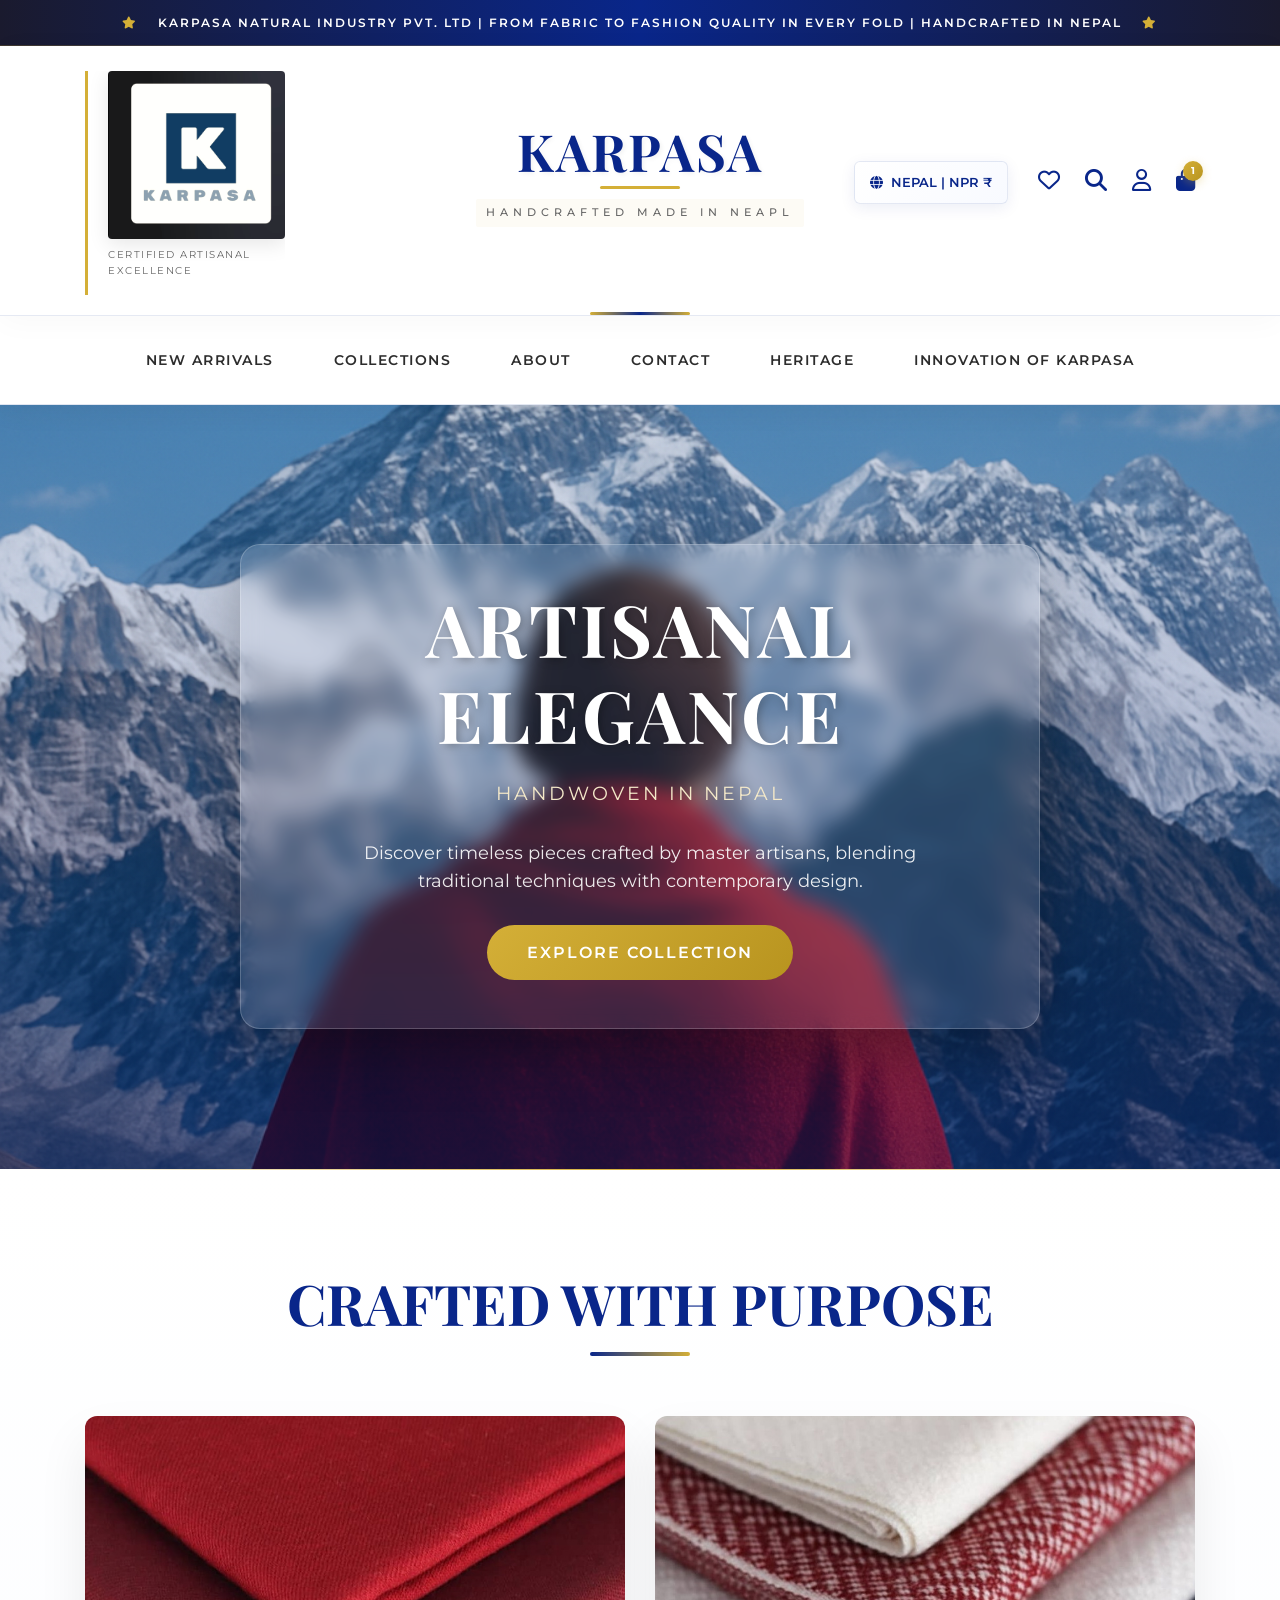
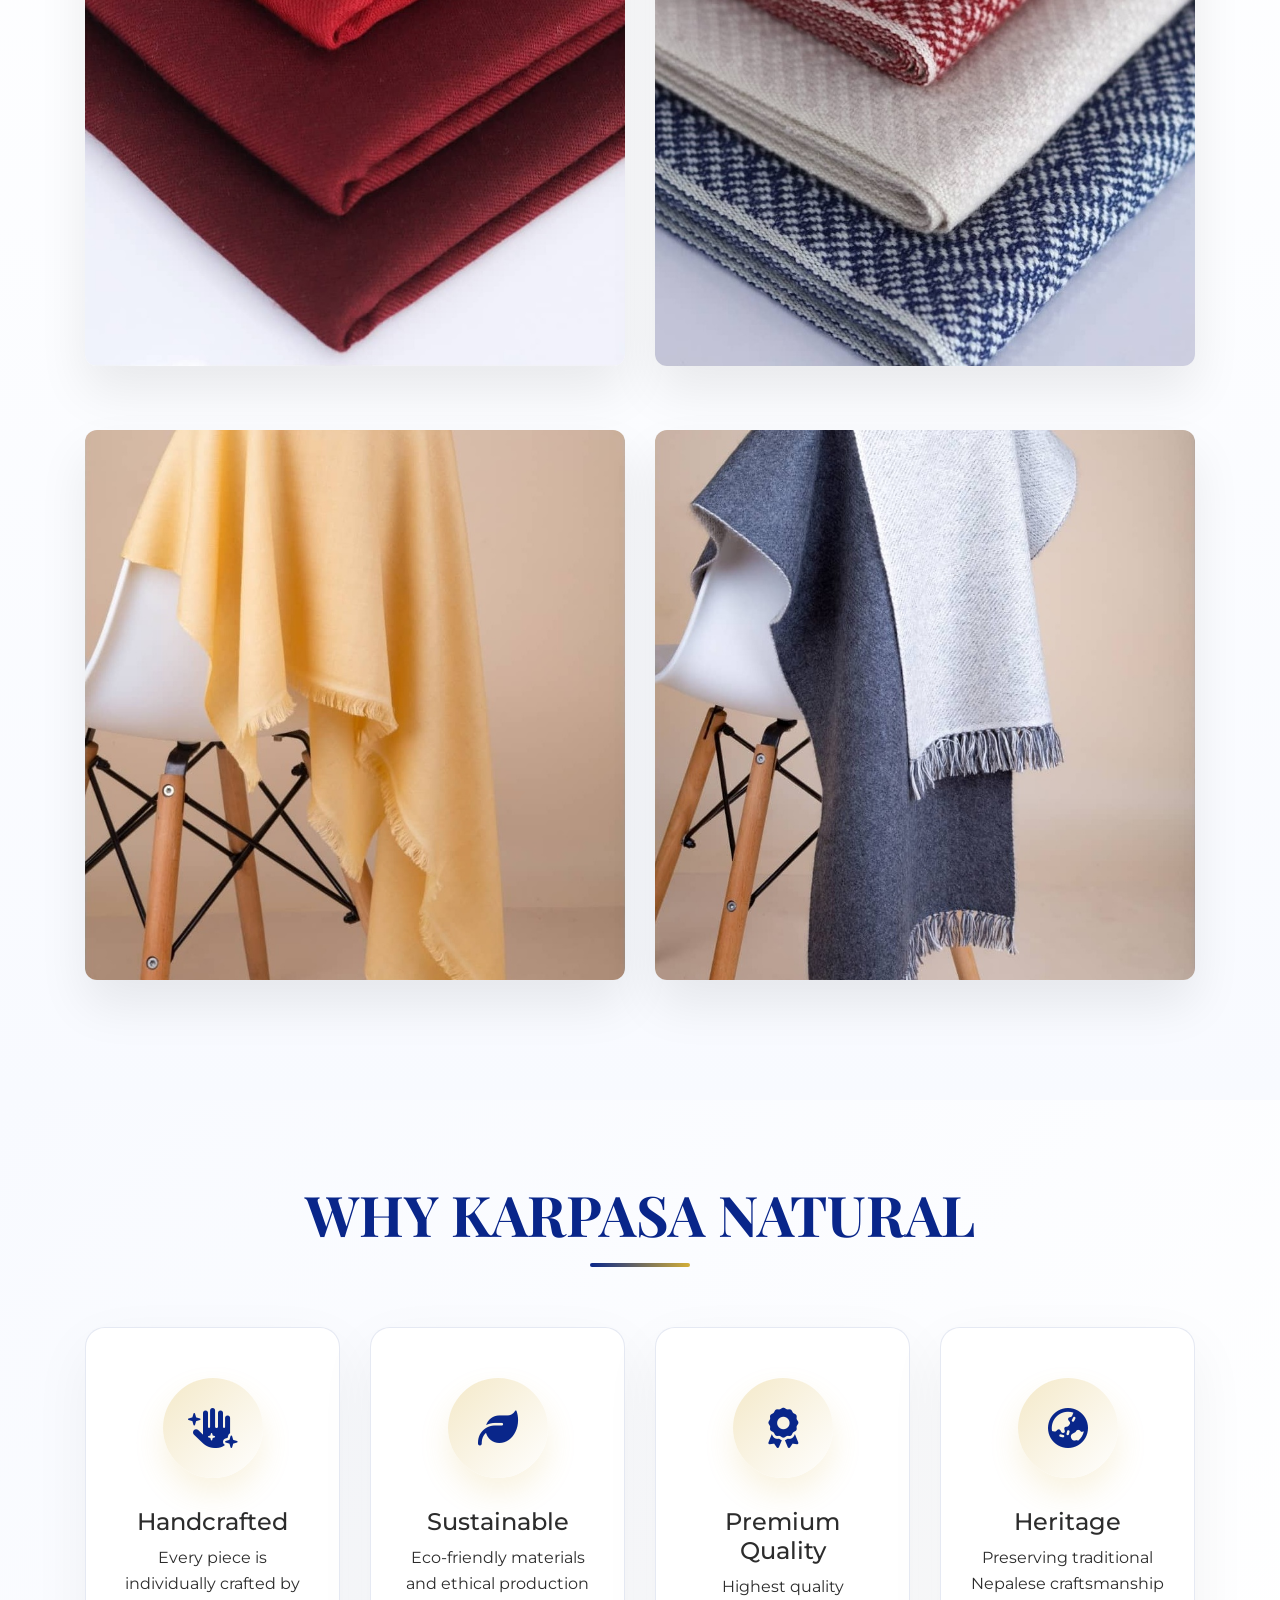
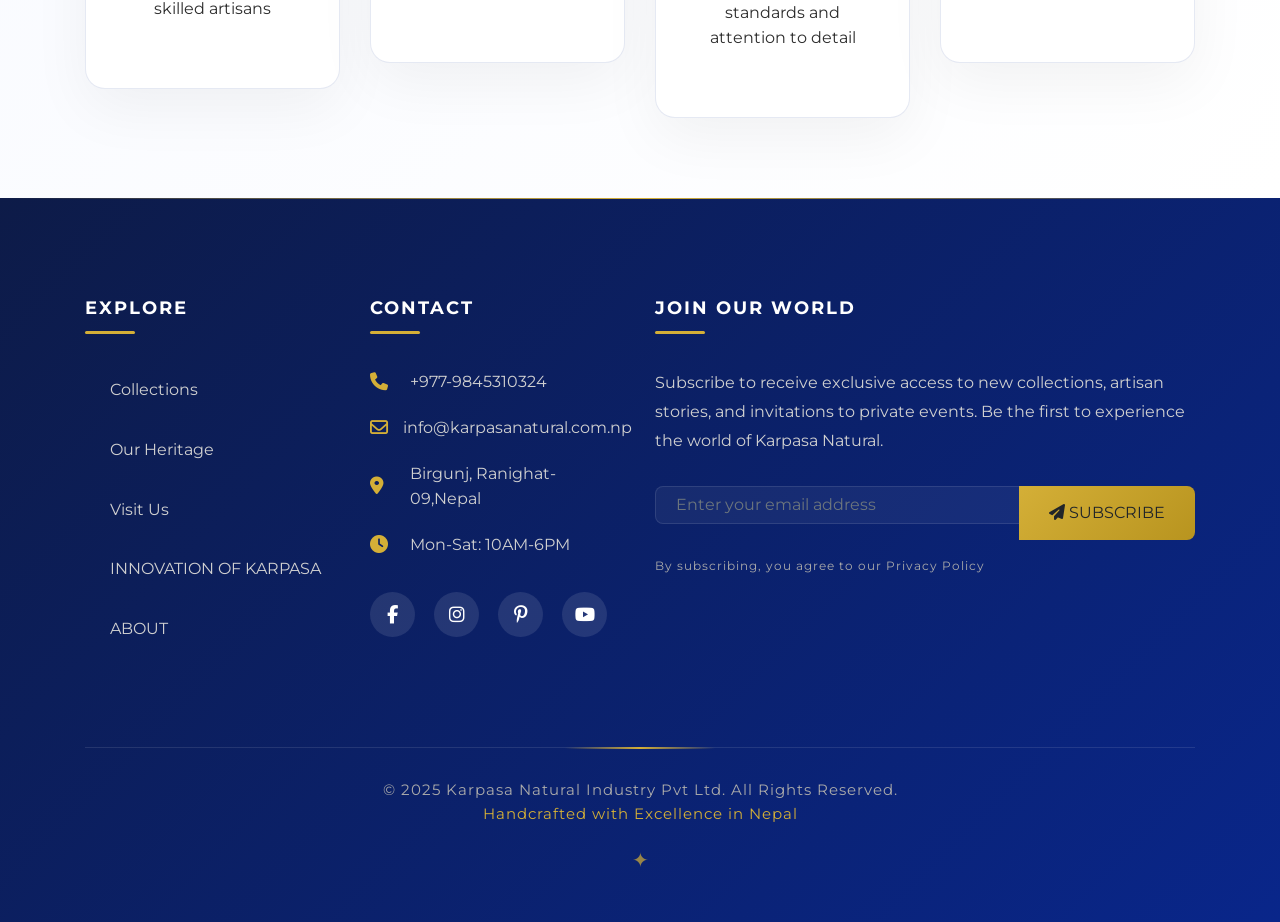
==== index.html @ 4faf23fc "Add files via upload" ====
<!DOCTYPE html>
<html lang="en">
<head>
    <meta charset="UTF-8">
    <meta name="viewport" content="width=device-width, initial-scale=1.0">
    <title>Karpasa Natural | Handcrafted Luxury From Nepal</title>

    <!-- Bootstrap -->
    <link rel="stylesheet" href="https://cdn.jsdelivr.net/npm/bootstrap@4.6.2/dist/css/bootstrap.min.css">

    <!-- Font Awesome -->
    <link rel="stylesheet" href="https://cdnjs.cloudflare.com/ajax/libs/font-awesome/6.5.0/css/all.min.css" />

    <!-- Animate.css -->
    <link rel="stylesheet" href="https://cdnjs.cloudflare.com/ajax/libs/animate.css/4.1.1/animate.min.css">
   
    <!-- Google Fonts -->
    <link href="https://fonts.googleapis.com/css2?family=Cormorant+Garamond:wght@300;400;500;600;700&family=Montserrat:wght@300;400;500;600;700;800&family=Playfair+Display:wght@400;500;600;700&display=swap" rel="stylesheet">

     <style>
         
        :root {
            --primary-blue: #09268A;
            --secondary-blue: #AECCE4;
            --light-blue: #f8faff;
            --gold: #D4AF37;
            --gold-light: #f4e9c9;
            --dark: #1a1a1a;
            --light: #f8f9fa;
            --text-dark: #2c2c2c;
            --text-light: #666;
            --overlay: rgba(9, 38, 138, 0.08);
        }

        body {
            margin: 0;
            padding: 0;
            font-family: 'Montserrat', sans-serif;
            background-color: #ffffff;
            color: var(--text-dark);
            overflow-x: hidden;
            line-height: 1.6;
            scroll-behavior: smooth;
        }

        /* Premium Scrollbar */
        ::-webkit-scrollbar {
            width: 10px;
        }

        ::-webkit-scrollbar-track {
            background: var(--light-blue);
        }

        ::-webkit-scrollbar-thumb {
            background: linear-gradient(to bottom, var(--gold), var(--primary-blue));
            border-radius: 5px;
        }

        /* Top Bar - Premium */
        .top-bar {
            background: linear-gradient(90deg, #1a1a2e 0%, var(--primary-blue) 50%, #1a1a2e 100%);
            color: #fff;
            text-align: center;
            padding: 12px 0;
            font-size: 13px;
            font-weight: 500;
            letter-spacing: 2px;
            position: relative;
            overflow: hidden;
            border-bottom: 1px solid rgba(212, 175, 55, 0.2);
        }

        .top-bar::before {
            content: '';
            position: absolute;
            top: 0;
            left: -100%;
            width: 100%;
            height: 100%;
            background: linear-gradient(90deg, transparent, rgba(255,255,255,0.1), transparent);
            animation: shimmer 3s infinite;
        }

        @keyframes shimmer {
            100% { left: 100%; }
        }

        .top-bar .sl {
            white-space: nowrap;
            display: inline-block;
            animation: slide-text 25s linear infinite;
            padding: 0 30px;
            text-transform: uppercase;
            font-weight: 600;
            font-size: 12px;
        }

        .top-bar .sl i {
            margin: 0 15px;
            color: var(--gold);
            animation: pulse 2s infinite;
        }

        @keyframes slide-text {
            0% { transform: translateX(100%); }
            100% { transform: translateX(-100%); }
        }

        @keyframes pulse {
            0%, 100% { opacity: 1; }
            50% { opacity: 0.5; }
        }

        /* Main Header */
        .main-header {
            background-color: #ffffff;
            padding: 25px 0 20px;
            border-bottom: 1px solid rgba(9, 38, 138, 0.1);
            position: relative;
            z-index: 1000;
            box-shadow: 0 5px 30px rgba(0, 0, 0, 0.03);
        }

        .main-header::after {
            content: '';
            position: absolute;
            bottom: 0;
            left: 50%;
            transform: translateX(-50%);
            width: 100px;
            height: 3px;
            background: linear-gradient(90deg, var(--gold), var(--primary-blue), var(--gold));
            border-radius: 3px;
        }

        .brand-title {
            font-family: 'Playfair Display', serif;
            font-size: 3.2rem;
            font-weight: 700;
            color: var(--primary-blue);
            letter-spacing: 2px;
            margin-bottom: 5px;
            line-height: 1.1;
            text-shadow: 2px 2px 4px rgba(0,0,0,0.05);
            position: relative;
            display: inline-block;
        }

        .brand-title::after {
            content: '';
            position: absolute;
            bottom: -10px;
            left: 50%;
            transform: translateX(-50%);
            width: 80px;
            height: 3px;
            background: var(--gold);
            border-radius: 3px;
        }

        .brand-subtitle {
            font-family: 'Montserrat', sans-serif;
            font-size: 11px;
            letter-spacing: 5px;
            color: var(--text-light);
            font-weight: 500;
            text-transform: uppercase;
            margin-top: 15px;
            position: relative;
            display: inline-block;
            padding: 5px 10px;
            background: rgba(212, 175, 55, 0.05);
            border-radius: 2px;
        }

        .warranty-badge {
            max-width: 200px;
            border-left: 3px solid var(--gold);
            padding-left: 20px;
            position: relative;
            overflow: hidden;
            transition: all 0.5s ease;
        }

        .warranty-badge::before {
            content: '';
            position: absolute;
            top: 0;
            left: -100%;
            width: 100%;
            height: 100%;
            background: linear-gradient(90deg, transparent, rgba(255,255,255,0.3), transparent);
            transition: left 0.7s ease;
        }

        .warranty-badge:hover::before {
            left: 100%;
        }

        .warranty-badge img {
            filter: grayscale(20%) sepia(10%);
            transition: all 0.5s cubic-bezier(0.4, 0, 0.2, 1);
            border-radius: 4px;
            box-shadow: 0 5px 20px rgba(0,0,0,0.1);
        }

        .warranty-badge:hover img {
            filter: grayscale(0%) sepia(0%);
            transform: scale(1.05) translateY(-5px);
            box-shadow: 0 15px 30px rgba(0,0,0,0.15);
        }

        /* Header Icons */
        .header-actions {
            display: flex;
            align-items: center;
            justify-content: flex-end;
        }

        .country-selector {
            display: flex;
            align-items: center;
            font-size: 13px;
            color: var(--primary-blue);
            font-weight: 600;
            margin-right: 30px;
            padding: 10px 15px;
            border-radius: 6px;
            background: linear-gradient(135deg, #ffffff 0%, #f8faff 100%);
            box-shadow: 0 4px 15px rgba(9, 38, 138, 0.08);
            transition: all 0.3s cubic-bezier(0.4, 0, 0.2, 1);
            border: 1px solid rgba(9, 38, 138, 0.1);
            position: relative;
            overflow: hidden;
        }

        .country-selector::before {
            content: '';
            position: absolute;
            top: 0;
            left: -100%;
            width: 100%;
            height: 100%;
            background: linear-gradient(90deg, transparent, rgba(255,255,255,0.4), transparent);
            transition: left 0.6s ease;
        }

        .country-selector:hover::before {
            left: 100%;
        }

        .country-selector:hover {
            transform: translateY(-3px);
            box-shadow: 0 8px 25px rgba(9, 38, 138, 0.15);
            border-color: var(--gold);
        }

        .icon-group {
            display: flex;
            gap: 25px;
        }

        .icon-wrapper {
            position: relative;
            cursor: pointer;
            transition: all 0.4s cubic-bezier(0.4, 0, 0.2, 1);
        }

        .icon-wrapper i {
            font-size: 22px;
            color: var(--primary-blue);
            transition: all 0.4s cubic-bezier(0.4, 0, 0.2, 1);
            position: relative;
            z-index: 1;
        }

        .icon-wrapper::before {
            content: '';
            position: absolute;
            top: 50%;
            left: 50%;
            transform: translate(-50%, -50%) scale(0);
            width: 50px;
            height: 50px;
            background: linear-gradient(135deg, var(--gold-light), #ffffff);
            border-radius: 50%;
            transition: transform 0.4s cubic-bezier(0.4, 0, 0.2, 1);
            box-shadow: 0 5px 15px rgba(0,0,0,0.1);
        }

        .icon-wrapper:hover::before {
            transform: translate(-50%, -50%) scale(1);
        }

        .icon-wrapper:hover i {
            color: var(--primary-blue);
            transform: translateY(-5px) scale(1.2);
        }

        .cart-badge {
            position: absolute;
            top: -8px;
            right: -8px;
            background: linear-gradient(135deg, var(--gold), #b8941f);
            color: white;
            font-size: 10px;
            width: 20px;
            height: 20px;
            border-radius: 50%;
            display: flex;
            align-items: center;
            justify-content: center;
            font-weight: 700;
            z-index: 2;
            box-shadow: 0 3px 10px rgba(212, 175, 55, 0.3);
            animation: bounce 2s infinite;
        }

        @keyframes bounce {
            0%, 100% { transform: translateY(0); }
            50% { transform: translateY(-5px); }
        }

        /* Navigation */
        .main-navigation {
            background: rgba(255, 255, 255, 0.95);
            backdrop-filter: blur(10px);
            border-bottom: 1px solid rgba(9, 38, 138, 0.1);
            box-shadow: 0 5px 30px rgba(0, 0, 0, 0.05);
            position: sticky;
            top: 0;
            z-index: 999;
            transition: all 0.3s ease;
        }

        .navbar-nav {
            gap: 50px;
        }

        .nav-item {
            position: relative;
        }

        .nav-link {
            font-family: 'Montserrat', sans-serif;
            font-weight: 600;
            color: var(--text-dark) !important;
            font-size: 14px;
            letter-spacing: 1.5px;
            text-transform: uppercase;
            padding: 25px 5px !important;
            transition: all 0.4s cubic-bezier(0.4, 0, 0.2, 1);
            position: relative;
            overflow: hidden;
        }

        .nav-link::before {
            content: '';
            position: absolute;
            top: 0;
            left: -100%;
            width: 100%;
            height: 3px;
            background: linear-gradient(90deg, transparent, var(--gold), transparent);
            transition: left 0.4s ease;
        }

        .nav-link::after {
            content: '';
            position: absolute;
            bottom: 0;
            left: 0;
            width: 0;
            height: 3px;
            background: linear-gradient(90deg, var(--primary-blue), var(--gold));
            transition: width 0.4s cubic-bezier(0.4, 0, 0.2, 1);
            border-radius: 3px;
        }

        .nav-link:hover {
            color: var(--primary-blue) !important;
            transform: translateY(-2px);
        }

        .nav-link:hover::before {
            left: 100%;
        }

        .nav-link:hover::after {
            width: 100%;
        }

        /* Hero Section */
        .hero-container {
            position: relative;
            overflow: hidden;
            margin-top: -1px;
        }

        .hero-image {
            width: 100%;
            height: 85vh;
            object-fit: cover;
            transition: transform 8s cubic-bezier(0.2, 0.8, 0.2, 1);
        }

        .hero-container:hover .hero-image {
            transform: scale(1.05);
        }

        .hero-overlay {
            position: absolute;
            top: 0;
            left: 0;
            right: 0;
            bottom: 0;
            background: linear-gradient(to bottom, 
                rgba(9, 38, 138, 0.1) 0%,
                rgba(9, 38, 138, 0.2) 50%,
                rgba(9, 38, 138, 0.4) 100%);
            display: flex;
            align-items: center;
            justify-content: center;
        }

        .hero-content {
            text-align: center;
            color: white;
            padding: 40px;
            background: rgba(255, 255, 255, 0.1);
            backdrop-filter: blur(10px);
            border-radius: 20px;
            border: 1px solid rgba(255, 255, 255, 0.2);
            box-shadow: 0 20px 60px rgba(0, 0, 0, 0.3);
            transform: translateY(50px);
            opacity: 0;
            animation: heroFadeIn 1s ease forwards 0.5s;
            max-width: 800px;
        }

        @keyframes heroFadeIn {
            to {
                transform: translateY(0);
                opacity: 1;
            }
        }

        .hero-title {
            font-family: 'Playfair Display', serif;
            font-size: 4.5rem;
            font-weight: 700;
            margin-bottom: 20px;
            text-shadow: 2px 2px 10px rgba(0,0,0,0.3);
            letter-spacing: 3px;
        }

        .hero-subtitle {
            font-size: 1.2rem;
            letter-spacing: 3px;
            text-transform: uppercase;
            margin-bottom: 30px;
            font-weight: 400;
            color: var(--gold-light);
        }

        .hero-cta {
            padding: 15px 40px;
            background: linear-gradient(135deg, var(--gold), #b8941f);
            color: white;
            border: none;
            border-radius: 50px;
            font-weight: 600;
            letter-spacing: 2px;
            text-transform: uppercase;
            transition: all 0.4s cubic-bezier(0.4, 0, 0.2, 1);
            position: relative;
            overflow: hidden;
            text-decoration: none;
            display: inline-block;
        }

        .hero-cta::before {
            content: '';
            position: absolute;
            top: 0;
            left: -100%;
            width: 100%;
            height: 100%;
            background: linear-gradient(90deg, transparent, rgba(255,255,255,0.4), transparent);
            transition: left 0.6s ease;
        }

        .hero-cta:hover {
            transform: translateY(-5px) scale(1.05);
            box-shadow: 0 20px 40px rgba(212, 175, 55, 0.4);
            text-decoration: none;
            color: white;
        }

        .hero-cta:hover::before {
            left: 100%;
        }

        /* Gallery Section */
        .gallery-section {
            padding: 100px 0 80px;
            background: linear-gradient(to bottom, #ffffff 0%, var(--light-blue) 100%);
            position: relative;
            overflow: hidden;
        }

        .gallery-section::before {
            content: '';
            position: absolute;
            top: 0;
            left: 0;
            right: 0;
            height: 1px;
            background: linear-gradient(90deg, transparent, var(--gold), transparent);
        }

        .section-title {
            font-family: 'Playfair Display', serif;
            font-size: 3.5rem;
            font-weight: 700;
            color: var(--primary-blue);
            text-align: center;
            margin-bottom: 80px;
            position: relative;
        }

        .section-title::after {
            content: '';
            position: absolute;
            bottom: -20px;
            left: 50%;
            transform: translateX(-50%);
            width: 100px;
            height: 4px;
            background: linear-gradient(90deg, var(--primary-blue), var(--gold));
            border-radius: 4px;
        }

        .gallery-item {
            position: relative;
            overflow: hidden;
            margin-bottom: 40px;
            border-radius: 12px;
            box-shadow: 0 25px 50px rgba(0, 0, 0, 0.08);
            transition: all 0.6s cubic-bezier(0.4, 0, 0.2, 1);
            background: white;
            transform-style: preserve-3d;
            perspective: 1000px;
        }

        .gallery-item:hover {
            transform: translateY(-20px) rotateX(5deg);
            box-shadow: 0 40px 80px rgba(0, 0, 0, 0.2);
        }

        .gallery-item img {
            width: 100%;
            height: 550px;
            object-fit: cover;
            transition: transform 1s cubic-bezier(0.2, 0.8, 0.2, 1);
        }

        .gallery-item:hover img {
            transform: scale(1.1);
        }

        .gallery-overlay {
            position: absolute;
            bottom: 0;
            left: 0;
            right: 0;
            background: linear-gradient(to top, rgba(9, 38, 138, 0.95), transparent);
            color: white;
            padding: 50px 30px 30px;
            opacity: 0;
            transform: translateY(30px);
            transition: all 0.6s cubic-bezier(0.4, 0, 0.2, 1);
        }

        .gallery-item:hover .gallery-overlay {
            opacity: 1;
            transform: translateY(0);
        }

        .gallery-overlay h5 {
            font-family: 'Playfair Display', serif;
            font-size: 1.8rem;
            font-weight: 600;
            margin-bottom: 15px;
            color: var(--gold-light);
        }

        .gallery-overlay p {
            font-size: 1rem;
            opacity: 0.9;
            line-height: 1.8;
        }

        /* Premium Features */
        .premium-features {
            padding: 80px 0;
            background: linear-gradient(135deg, var(--light-blue) 0%, #ffffff 100%);
            position: relative;
        }

        .feature-box {
            text-align: center;
            padding: 50px 30px;
            background: white;
            border-radius: 20px;
            box-shadow: 0 20px 60px rgba(0, 0, 0, 0.05);
            transition: all 0.5s cubic-bezier(0.4, 0, 0.2, 1);
            border: 1px solid rgba(9, 38, 138, 0.1);
            position: relative;
            overflow: hidden;
        }

        .feature-box::before {
            content: '';
            position: absolute;
            top: 0;
            left: 0;
            right: 0;
            height: 5px;
            background: linear-gradient(90deg, var(--primary-blue), var(--gold), var(--primary-blue));
            transform: scaleX(0);
            transition: transform 0.5s ease;
            transform-origin: left;
        }

        .feature-box:hover {
            transform: translateY(-15px);
            box-shadow: 0 30px 80px rgba(0, 0, 0, 0.1);
        }

        .feature-box:hover::before {
            transform: scaleX(1);
        }

        .feature-icon {
            width: 100px;
            height: 100px;
            background: linear-gradient(135deg, var(--gold-light), white);
            border-radius: 50%;
            display: flex;
            align-items: center;
            justify-content: center;
            margin: 0 auto 30px;
            font-size: 40px;
            color: var(--primary-blue);
            box-shadow: 0 15px 30px rgba(212, 175, 55, 0.15);
            transition: all 0.5s ease;
        }

        .feature-box:hover .feature-icon {
            transform: rotateY(360deg) scale(1.1);
            background: linear-gradient(135deg, var(--primary-blue), var(--gold));
            color: white;
        }

        /* Footer */
        .custom-footer {
            background: linear-gradient(135deg, #0d1b48 0%, #09268A 100%);
            color: #fff;
            padding: 100px 0 40px;
            position: relative;
            overflow: hidden;
        }

        .custom-footer::before {
            content: '';
            position: absolute;
            top: 0;
            left: 0;
            right: 0;
            height: 1px;
            background: linear-gradient(90deg, transparent, var(--gold), transparent);
        }

        .footer-title {
            font-size: 18px;
            text-transform: uppercase;
            font-weight: 700;
            color: #fff;
            margin-bottom: 35px;
            letter-spacing: 2px;
            position: relative;
            padding-bottom: 15px;
        }

        .footer-title::after {
            content: '';
            position: absolute;
            bottom: 0;
            left: 0;
            width: 50px;
            height: 3px;
            background: var(--gold);
            border-radius: 3px;
        }

        .footer-links {
            list-style: none;
            padding: 0;
        }

        .footer-links li {
            margin-bottom: 18px;
            position: relative;
        }

        .footer-links li a {
            color: #d0d0d0;
            font-size: 16px;
            padding: 8px 0;
            display: inline-block;
            transition: all 0.4s cubic-bezier(0.4, 0, 0.2, 1);
            text-decoration: none;
            position: relative;
            padding-left: 25px;
        }

        .footer-links li a::before {
            content: '→';
            position: absolute;
            left: 0;
            opacity: 0;
            transition: all 0.3s ease;
            color: var(--gold);
            font-weight: bold;
            transform: translateX(-10px);
        }

        .footer-links li a:hover {
            color: #fff;
            padding-left: 35px;
            text-decoration: none;
            transform: translateX(5px);
        }

        .footer-links li a:hover::before {
            opacity: 1;
            transform: translateX(0);
        }

        .footer-contact p {
            font-size: 16px;
            color: #d0d0d0;
            margin: 20px 0;
            display: flex;
            align-items: center;
            transition: all 0.3s ease;
        }

        .footer-contact p:hover {
            color: #fff;
            transform: translateX(10px);
        }

        .footer-contact i {
            color: var(--gold);
            margin-right: 15px;
            font-size: 18px;
            width: 25px;
            transition: all 0.3s ease;
        }

        .footer-contact p:hover i {
            transform: scale(1.2) rotate(10deg);
        }

        .footer-social {
            margin-top: 35px;
        }

        .social-icon {
            display: inline-flex;
            align-items: center;
            justify-content: center;
            width: 45px;
            height: 45px;
            background: rgba(255, 255, 255, 0.1);
            border-radius: 50%;
            color: #fff;
            font-size: 18px;
            margin-right: 15px;
            transition: all 0.4s cubic-bezier(0.4, 0, 0.2, 1);
            text-decoration: none;
            position: relative;
            overflow: hidden;
        }

        .social-icon::before {
            content: '';
            position: absolute;
            top: 0;
            left: -100%;
            width: 100%;
            height: 100%;
            background: linear-gradient(90deg, transparent, rgba(255,255,255,0.3), transparent);
            transition: left 0.6s ease;
        }

        .social-icon:hover::before {
            left: 100%;
        }

        .social-icon:hover {
            background: var(--gold);
            color: white;
            transform: translateY(-5px) rotate(10deg);
            box-shadow: 0 10px 25px rgba(212, 175, 55, 0.3);
            text-decoration: none;
        }

        .newsletter-input {
            background: rgba(255, 255, 255, 0.05);
            border: 1px solid rgba(255, 255, 255, 0.1);
            color: white;
            border-radius: 8px 0 0 8px;
            padding: 15px 20px;
            transition: all 0.3s ease;
        }

        .newsletter-input:focus {
            background: rgba(255, 255, 255, 0.1);
            border-color: var(--gold);
            box-shadow: 0 0 20px rgba(212, 175, 55, 0.2);
            outline: none;
        }

        .newsletter-btn {
            background: linear-gradient(135deg, var(--gold), #b8941f);
            border: none;
            border-radius: 0 8px 8px 0;
            padding: 15px 30px;
            transition: all 0.3s ease;
        }

        .newsletter-btn:hover {
            background: linear-gradient(135deg, #b8941f, var(--gold));
            transform: scale(1.05);
            box-shadow: 0 10px 30px rgba(212, 175, 55, 0.3);
        }

        .footer-bottom {
            border-top: 1px solid rgba(255, 255, 255, 0.1);
            margin-top: 80px;
            padding-top: 30px;
            text-align: center;
            color: #aaa;
            font-size: 15px;
            letter-spacing: 1px;
            position: relative;
        }

        .footer-bottom::before {
            content: '';
            position: absolute;
            top: -1px;
            left: 50%;
            transform: translateX(-50%);
            width: 150px;
            height: 2px;
            background: linear-gradient(90deg, transparent, var(--gold), transparent);
        }

        /* Responsive */
        @media(max-width: 992px) {
            .brand-title {
                font-size: 2.5rem;
            }
            
            .hero-title {
                font-size: 3rem;
            }
            
            .section-title {
                font-size: 2.5rem;
            }
            
            .gallery-item img {
                height: 400px;
            }
        }

        @media(max-width: 768px) {
            .brand-title {
                font-size: 2rem;
            }
            
            .brand-subtitle {
                font-size: 10px;
                letter-spacing: 4px;
            }
            
            .header-actions {
                justify-content: center;
                margin-top: 30px;
            }
            
            .navbar-nav {
                gap: 0;
                text-align: center;
            }
            
            .nav-link {
                padding: 15px !important;
            }
            
            .hero-title {
                font-size: 2.2rem;
            }
            
            .hero-subtitle {
                font-size: 1rem;
            }
            
            .gallery-item img {
                height: 300px;
            }
            
            .footer-column {
                margin-bottom: 50px;
                text-align: center;
            }
            
            .footer-title::after {
                left: 50%;
                transform: translateX(-50%);
            }
        }

        /* Animation classes */
        .fade-in {
            opacity: 0;
            transform: translateY(30px);
            transition: all 0.8s cubic-bezier(0.4, 0, 0.2, 1);
        }

        .fade-in.visible {
            opacity: 1;
            transform: translateY(0);
        }

        .stagger-delay-1 { transition-delay: 0.1s; }
        .stagger-delay-2 { transition-delay: 0.2s; }
        .stagger-delay-3 { transition-delay: 0.3s; }
        .stagger-delay-4 { transition-delay: 0.4s; }
        .stagger-delay-5 { transition-delay: 0.5s; }
  
    </style>
</head>

<body>
    <!-- Top Bar -->
    <div class="top-bar">
        <div class="sl">
            <i class="fas fa-star"></i>
            KARPASA NATURAL INDUSTRY PVT. LTD | FROM FABRIC TO FASHION QUALITY IN EVERY FOLD | HANDCRAFTED IN NEPAL

            <i class="fas fa-star"></i>
        </div>
    </div>

    <!-- Main Header -->
    <header class="main-header">
        <div class="container">
            <div class="row align-items-center">
                <!-- Warranty Badge -->
              <div class="col-4 d-none d-lg-block">
              <div class="warranty-badge fade-in stagger-delay-1">
                <a href="index.html">
                    <img src="images/logo.jpg" alt="Premium Craftsmanship" class="img-fluid">
                </a>
                <p class="mt-2" style="font-size: 10px; letter-spacing: 1.5px; color: #666;">CERTIFIED ARTISANAL EXCELLENCE</p>
            </div>
        </div>
                <!-- Brand Logo -->
                <div class="col-12 col-lg-4 text-center">
                    <a href="index.html" class="brand-link text-decoration-none">
                        <h1 class="brand-title animate__animated animate__fadeInDown">KARPASA</h1>
                        <p class="brand-subtitle animate__animated animate__fadeInUp animate__delay-1s">HANDCRAFTED MADE IN NEAPL</p>
                    </a>
                </div>

                <!-- Header Actions -->
                 <div class="col-4 d-none d-lg-block">
                <div class="header-actions fade-in stagger-delay-2">
                    <div class="country-selector">
                        <i class="fa-solid fa-globe mr-2"></i> 
                        <span>NEPAL | NPR ₹</span>
                    </div>
                    <div class="icon-group">
                        <div class="icon-wrapper">
                            <i class="fa-regular fa-heart"></i>
                        </div>
                        
                        <div class="icon-wrapper">
                             <a href="index.html" title="Search" class="text-decoration-none" style="color: inherit;">
                                <i class="fa-solid fa-magnifying-glass"></i>
                             </a> </div>
                        
                        <div class="icon-wrapper">
                            <a href="ContactUS/index.html" title="Account" class="text-decoration-none" style="color: inherit;">
                                <i class="fa-regular fa-user"></i>
                            </a>
                        </div>
                        
                        <div class="icon-wrapper">
                            <i class="fa-solid fa-bag-shopping"></i>
                            <div class="cart-badge">1</div>
                        </div>
                    </div>
                </div>
            </div>
                </div>
            </div>
        </div>
    </header>

    <!-- Navigation -->
    <nav class="navbar navbar-expand-lg navbar-light main-navigation">
        <div class="container">
            <button class="navbar-toggler mx-auto" type="button" data-toggle="collapse" data-target="#navMenu">
                <span class="navbar-toggler-icon"></span> <span class="ml-2" style="font-size: 14px;">COLLECTIONS</span>
            </button>
            <div class="collapse navbar-collapse justify-content-center" id="navMenu">
                            <ul class="navbar-nav">
                    <li class="nav-item"><a class="nav-link" href="NewArrivals/index.html">NEW ARRIVALS</a></li>                    
                   
                    <li class="nav-item"><a class="nav-link" href="Service/index.html">COLLECTIONS</a></li>                   
                   <li class="nav-item"><a class="nav-link" href="AboutUs/index.html">ABOUT</a></li>
                    <li class="nav-item"><a class="nav-link" href="ContactUS/index.html">CONTACT</a></li>
                     <li class="nav-item"><a class="nav-link" href="AboutUs/index.html">HERITAGE</a></li>
                     <li class="nav-item"><a class="nav-link" href="InnovationofKarpasa/index.html">INNOVATION OF KARPASA</a></li>
                </ul>
            </div>
        </div>
    </nav>

    <!-- Hero Section -->
    <div class="hero-container">
        <img src="images/87.png" class="hero-image" alt="Karpasa Natural Luxury Collection">
        <div class="hero-overlay">
            <div class="hero-content">
                <h1 class="hero-title">ARTISANAL ELEGANCE</h1>
                <p class="hero-subtitle">HANDWOVEN IN NEPAL</p>
                <p style="font-size: 1.1rem; margin-bottom: 30px; opacity: 0.9; max-width: 600px; margin-left: auto; margin-right: auto;">
                    Discover timeless pieces crafted by master artisans, blending traditional techniques with contemporary design.
                </p>
                <a href="#" class="hero-cta">EXPLORE COLLECTION</a>
            </div>
        </div>
    </div>

    <!-- Gallery Section -->
    <section class="gallery-section">
        <div class="container">
            <h2 class="section-title fade-in">CRAFTED WITH PURPOSE</h2>
            <div class="row">
                <div class="col-lg-6">
                    <div class="gallery-item fade-in stagger-delay-1">
                        <img src="images/4.jpg" class="img-fluid" alt="Premium Handwoven Fabrics">
                        <div class="gallery-overlay">
                            <h5>MASTER WEAVING</h5>
                            <p>Each thread is carefully handwoven by skilled artisans using centuries-old techniques passed down through generations.</p>
                        </div>
                    </div>
                </div>
                <div class="col-lg-6">
                    <div class="gallery-item fade-in stagger-delay-2">
                        <img src="images/5.jpg" class="img-fluid" alt="Artisanal Craftsmanship">
                        <div class="gallery-overlay">
                            <h5>ARTISANAL DETAILS</h5>
                            <p>Intricate embroidery and detailing that tells the story of Nepalese heritage and craftsmanship.</p>
                        </div>
                    </div>
                </div>
            </div>
            
            <div class="row mt-4">
                <div class="col-lg-6">
                    <div class="gallery-item fade-in stagger-delay-3">
                        <img src="images/2.jpg" class="img-fluid" alt="Sustainable Materials">
                        <div class="gallery-overlay">
                            <h5>SUSTAINABLE SOURCING</h5>
                            <p>Ethically sourced organic materials that honor both the environment and the communities that produce them.</p>
                        </div>
                    </div>
                </div>
                <div class="col-lg-6">
                    <div class="gallery-item fade-in stagger-delay-4">
                        <img src="images/6.jpg" class="img-fluid" alt="Premium Quality">
                        <div class="gallery-overlay">
                            <h5>TIMELESS QUALITY</h5>
                            <p>Each piece is created to last, embodying the perfect balance of tradition and modern elegance.</p>
                        </div>
                    </div>
                </div>
            </div>
        </div>
    </section>

    <!-- Premium Features -->
    <section class="premium-features">
        <div class="container">
            <h2 class="section-title fade-in">WHY KARPASA NATURAL</h2>
            <div class="row">
                <div class="col-md-3 fade-in stagger-delay-1">
                    <div class="feature-box">
                        <div class="feature-icon">
                            <i class="fas fa-hand-sparkles"></i>
                        </div>
                        <h4>Handcrafted</h4>
                        <p>Every piece is individually crafted by skilled artisans</p>
                    </div>
                </div>
                <div class="col-md-3 fade-in stagger-delay-2">
                    <div class="feature-box">
                        <div class="feature-icon">
                            <i class="fas fa-leaf"></i>
                        </div>
                        <h4>Sustainable</h4>
                        <p>Eco-friendly materials and ethical production</p>
                    </div>
                </div>
                <div class="col-md-3 fade-in stagger-delay-3">
                    <div class="feature-box">
                        <div class="feature-icon">
                            <i class="fas fa-award"></i>
                        </div>
                        <h4>Premium Quality</h4>
                        <p>Highest quality standards and attention to detail</p>
                    </div>
                </div>
                <div class="col-md-3 fade-in stagger-delay-4">
                    <div class="feature-box">
                        <div class="feature-icon">
                            <i class="fas fa-globe-asia"></i>
                        </div>
                        <h4>Heritage</h4>
                        <p>Preserving traditional Nepalese craftsmanship</p>
                    </div>
                </div>
            </div>
        </div>
    </section>

    <!-- Footer -->
    <footer class="custom-footer">
        <div class="container">
            <div class="row">
                <!-- Quick Links -->
                <div class="col-lg-3 col-md-6 footer-column fade-in stagger-delay-1">
                    <h5 class="footer-title">EXPLORE</h5>
                    <ul class="footer-links">
                        <li><a href="Service/index.html">Collections</a></li>
                        <li><a href="AboutUs/index.html">Our Heritage</a></li>
                        <li><a href="ContactUs/index.html">Visit Us</a></li>
                        <li><a href="InnovationofKarpasa/index.html">INNOVATION OF KARPASA</a></li>
                        <li><a href="AboutUs/index.html">ABOUT</a></li>
                         
                    </ul>
                </div>

                <!-- Contact Information -->
                <div class="col-lg-3 col-md-6 footer-column fade-in stagger-delay-2">
                    <h5 class="footer-title">CONTACT</h5>
                    <div class="footer-contact">
                        <p><i class="fa-solid fa-phone"></i> +977-9845310324</p>
                        <p><i class="fa-regular fa-envelope"></i> info@karpasanatural.com.np</p>
                        <p><i class="fa-solid fa-location-dot"></i> Birgunj, Ranighat-09,Nepal</p>
                        <p><i class="fa-solid fa-clock"></i> Mon-Sat: 10AM-6PM</p>
                    </div>
                    
                    <div class="footer-social">
                        <a href="#" class="social-icon"><i class="fab fa-facebook-f"></i></a>
                        <a href="#" class="social-icon"><i class="fab fa-instagram"></i></a>
                        <a href="#" class="social-icon"><i class="fab fa-pinterest-p"></i></a>
                        <a href="#" class="social-icon"><i class="fab fa-youtube"></i></a>
                    </div>
                </div>

                <!-- Newsletter -->
                <div class="col-lg-6 footer-column fade-in stagger-delay-3">
                    <h5 class="footer-title">JOIN OUR WORLD</h5>
                    <p style="color: #d0d0d0; font-size: 16px; line-height: 1.8; margin-bottom: 30px;">
                        Subscribe to receive exclusive access to new collections, artisan stories, and invitations to private events. Be the first to experience the world of Karpasa Natural.
                    </p>
                    <div class="input-group mt-4">
                        <input type="email" class="form-control newsletter-input" placeholder="Enter your email address">
                        <div class="input-group-append">
                            <button class="btn newsletter-btn" type="button">
                                <i class="fa-solid fa-paper-plane"></i> SUBSCRIBE
                            </button>
                        </div>
                    </div>
                    <p class="mt-3" style="color: #aaa; font-size: 12px; letter-spacing: 1px;">
                        By subscribing, you agree to our Privacy Policy
                    </p>
                </div>
            </div>

            <!-- Footer Bottom -->
            <div class="footer-bottom">
                © 2025 Karpasa Natural Industry Pvt Ltd. All Rights Reserved.<br>
                <span style="color: var(--gold);">Handcrafted with Excellence in Nepal</span>
                <div class="mt-3">
                    <img src="data:image/svg+xml,%3Csvg xmlns='http://www.w3.org/2000/svg' width='100' height='40' viewBox='0 0 100 40'%3E%3Ctext x='50' y='25' text-anchor='middle' font-family='Playfair Display' font-size='20' fill='%23D4AF37'%3E✦%3C/text%3E%3C/svg%3E" alt="Premium Seal" style="opacity: 0.7;">
                </div>
            </div>
        </div>
    </footer>

    <!-- JavaScript -->
    <script src="https://cdn.jsdelivr.net/npm/jquery@3.5.1/dist/jquery.min.js"></script>
    <script src="https://cdn.jsdelivr.net/npm/bootstrap@4.6.2/dist/js/bootstrap.bundle.min.js"></script>
    
    <script>
        // Scroll animations
        $(document).ready(function() {
            // Intersection Observer for fade-in animations
            const observerOptions = {
                threshold: 0.1,
                rootMargin: '0px 0px -100px 0px'
            };

            const observer = new IntersectionObserver(function(entries) {
                entries.forEach(entry => {
                    if (entry.isIntersecting) {
                        entry.target.classList.add('visible');
                    }
                });
            }, observerOptions);

            // Observe all fade-in elements
            document.querySelectorAll('.fade-in').forEach(el => observer.observe(el));

            // Smooth scrolling for anchor links
            $('a[href^="#"]').on('click', function(event) {
                if (this.hash !== "") {
                    event.preventDefault();
                    const hash = this.hash;
                    $('html, body').animate({
                        scrollTop: $(hash).offset().top - 100
                    }, 800, 'easeInOutCubic');
                }
            });

            // Sticky navigation effect
            $(window).scroll(function() {
                const scroll = $(window).scrollTop();
                const nav = $('.main-navigation');
                
                if (scroll >= 100) {
                    nav.addClass('scrolled');
                    nav.css({
                        'background': 'rgba(255, 255, 255, 0.98)',
                        'backdrop-filter': 'blur(20px)',
                        'box-shadow': '0 10px 40px rgba(0, 0, 0, 0.1)'
                    });
                } else {
                    nav.removeClass('scrolled');
                    nav.css({
                        'background': 'rgba(255, 255, 255, 0.95)',
                        'backdrop-filter': 'blur(10px)',
                        'box-shadow': '0 5px 30px rgba(0, 0, 0, 0.05)'
                    });
                }
            });

            // Parallax effect for hero
            $(window).scroll(function() {
                const scroll = $(window).scrollTop();
                $('.hero-image').css('transform', `scale(${1 + scroll * 0.0002})`);
            });

            // Cart badge animation
            setInterval(() => {
                $('.cart-badge').toggleClass('animate__animated animate__pulse');
            }, 3000);

            // Newsletter form submission
            $('.newsletter-btn').click(function(e) {
                e.preventDefault();
                const email = $('.newsletter-input').val();
                if (email && email.includes('@')) {
                    $(this).html('<i class="fa-solid fa-check"></i> SUBSCRIBED');
                    $(this).css('background', 'linear-gradient(135deg, #4CAF50, #2E7D32)');
                    $('.newsletter-input').val('Thank you for subscribing');
                    setTimeout(() => {
                        $(this).html('<i class="fa-solid fa-paper-plane"></i> SUBSCRIBE');
                        $(this).css('background', 'linear-gradient(135deg, var(--gold), #b8941f)');
                        $('.newsletter-input').val('');
                    }, 3000);
                }
            });

            // Hover effects for gallery items
            $('.gallery-item').hover(
                function() {
                    $(this).find('img').css('transform', 'scale(1.1)');
                },
                function() {
                    $(this).find('img').css('transform', 'scale(1)');
                }
            );
        });

        // Custom easing function
        $.easing.easeInOutCubic = function (x, t, b, c, d) {
            if ((t /= d / 2) < 1) return c / 2 * t * t * t + b;
            return c / 2 * ((t -= 2) * t * t + 2) + b;
        };
    </script>
</body>
</html>
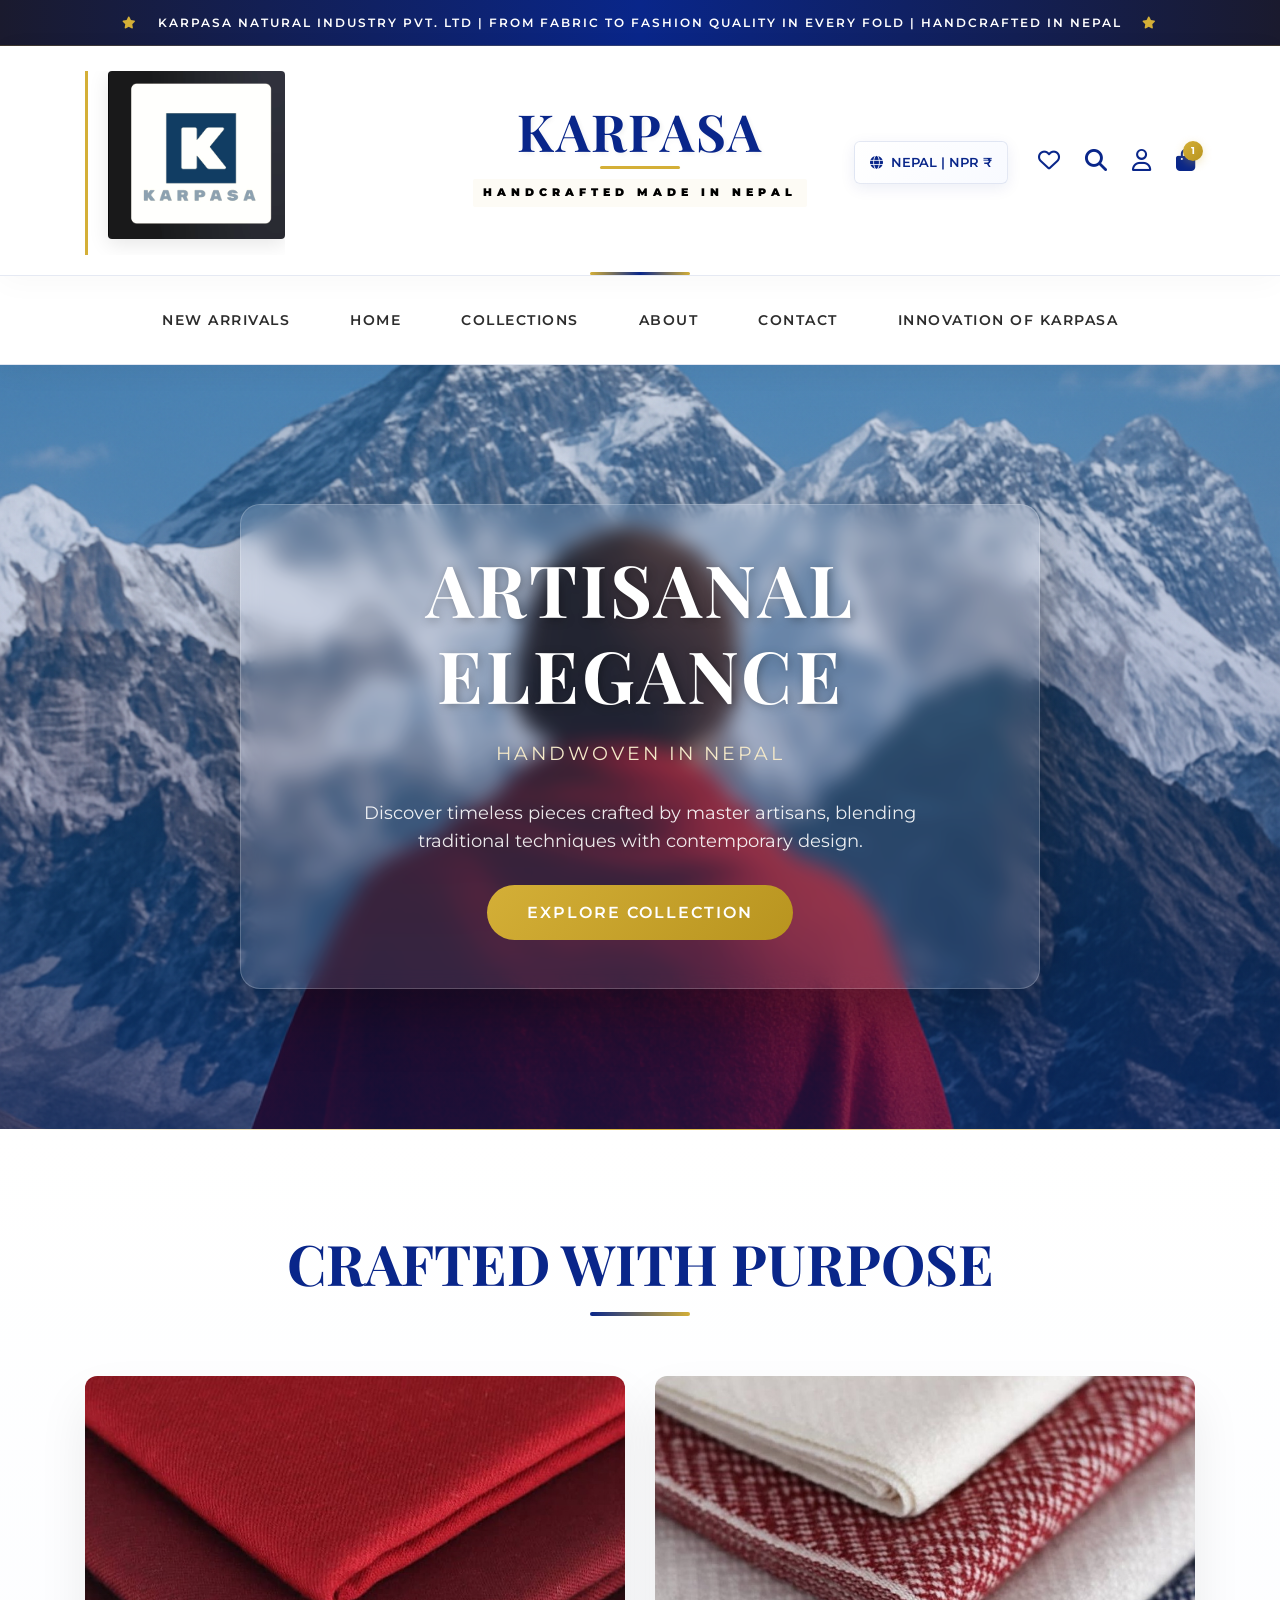
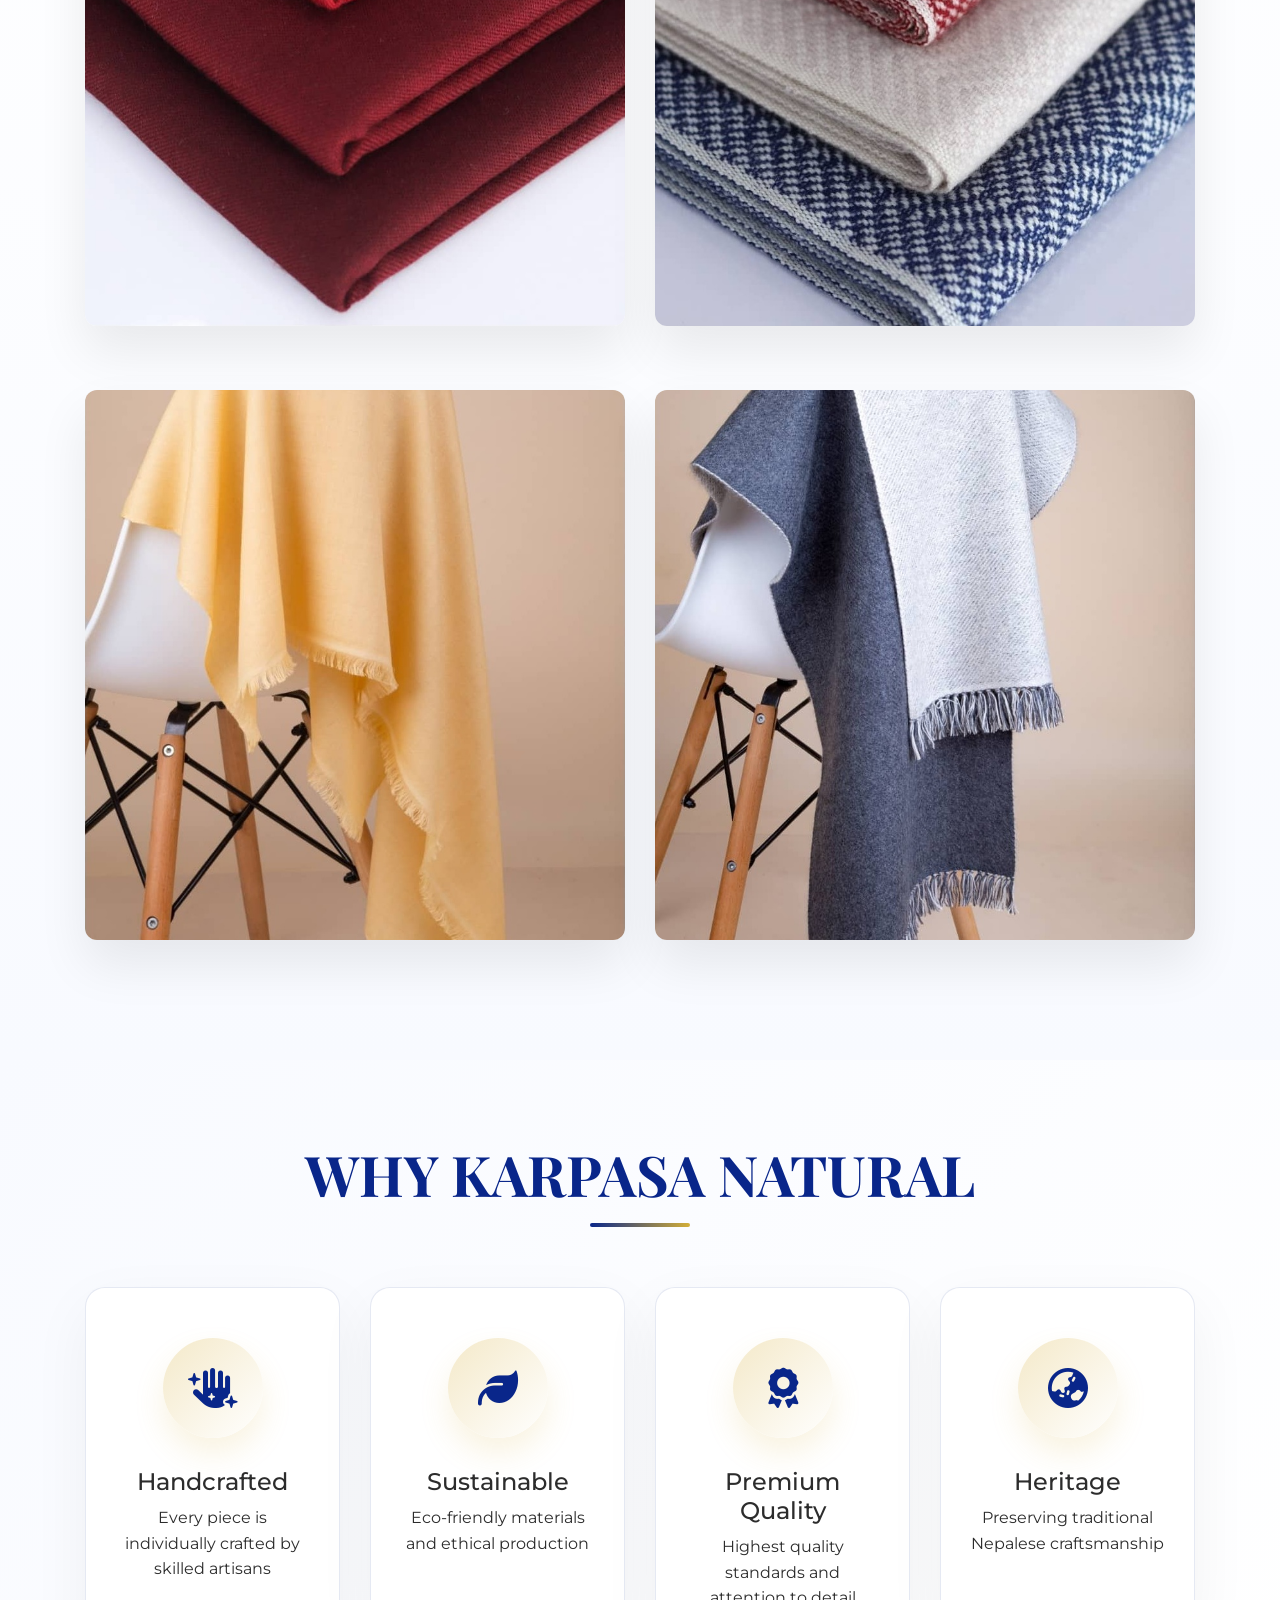
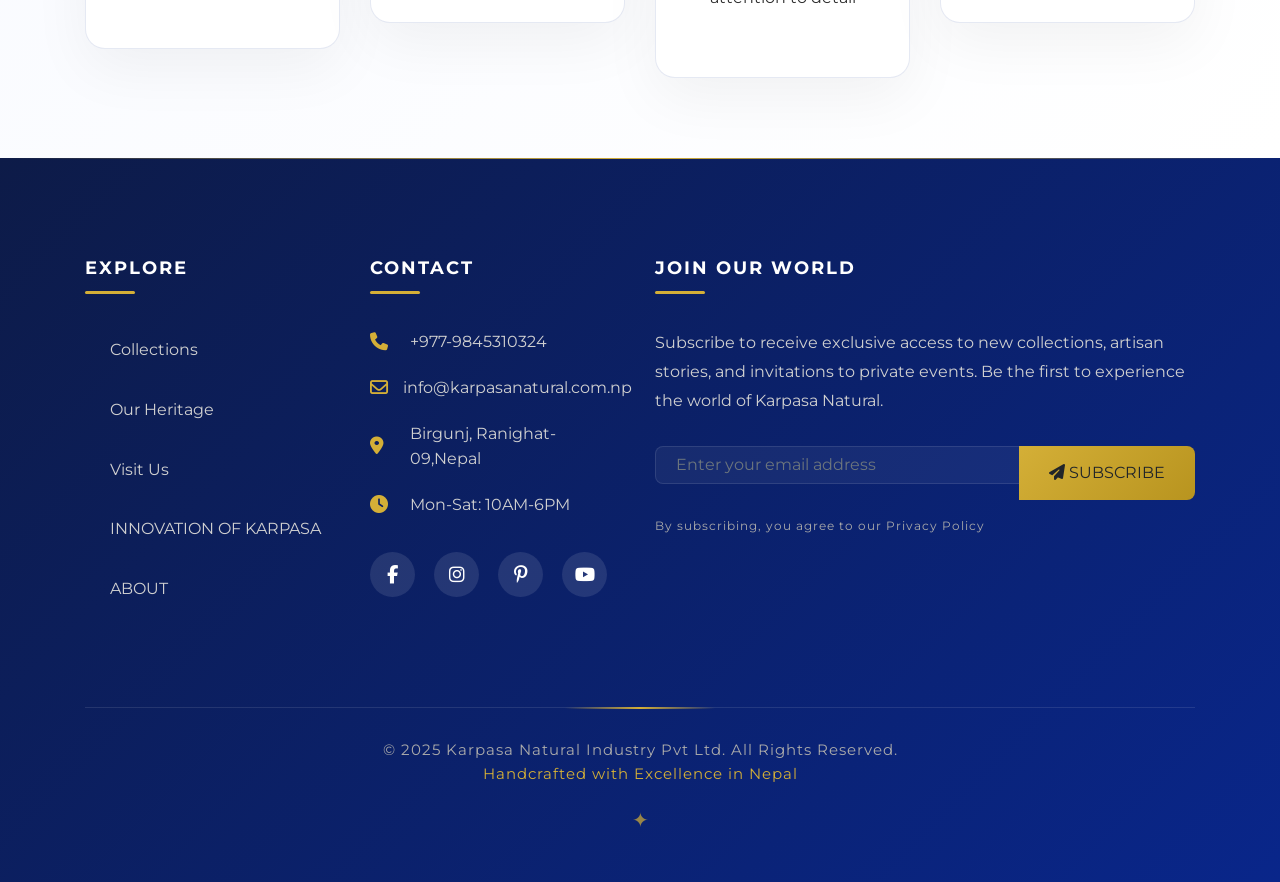
==== commit feffd9d2: "Add files via upload" ====
--- a/index.html
+++ b/index.html
@@ -163,8 +163,8 @@
             font-family: 'Montserrat', sans-serif;
             font-size: 11px;
             letter-spacing: 5px;
-            color: var(--text-light);
-            font-weight: 500;
+            color: black;
+            font-weight: 900;
             text-transform: uppercase;
             margin-top: 15px;
             position: relative;
@@ -979,14 +979,14 @@
                 <a href="index.html">
                     <img src="images/logo.jpg" alt="Premium Craftsmanship" class="img-fluid">
                 </a>
-                <p class="mt-2" style="font-size: 10px; letter-spacing: 1.5px; color: #666;">CERTIFIED ARTISANAL EXCELLENCE</p>
+                <p class="mt-2" style="font-size: 10px; letter-spacing: 1.5px; color: #666;"></p>
             </div>
         </div>
                 <!-- Brand Logo -->
                 <div class="col-12 col-lg-4 text-center">
                     <a href="index.html" class="brand-link text-decoration-none">
                         <h1 class="brand-title animate__animated animate__fadeInDown">KARPASA</h1>
-                        <p class="brand-subtitle animate__animated animate__fadeInUp animate__delay-1s">HANDCRAFTED MADE IN NEAPL</p>
+                        <p class="brand-subtitle animate__animated animate__fadeInUp animate__delay-1s">HANDCRAFTED MADE IN NEPAL</p>
                     </a>
                 </div>
 
@@ -1029,17 +1029,17 @@
     <nav class="navbar navbar-expand-lg navbar-light main-navigation">
         <div class="container">
             <button class="navbar-toggler mx-auto" type="button" data-toggle="collapse" data-target="#navMenu">
-                <span class="navbar-toggler-icon"></span> <span class="ml-2" style="font-size: 14px;">COLLECTIONS</span>
+                <span class="navbar-toggler-icon"></span> <span class="ml-2" style="font-size: 14px;font-weight: 500;color: black;">COLLECTIONS</span>
             </button>
             <div class="collapse navbar-collapse justify-content-center" id="navMenu">
                             <ul class="navbar-nav">
                     <li class="nav-item"><a class="nav-link" href="NewArrivals/index.html">NEW ARRIVALS</a></li>                    
-                   
-                    <li class="nav-item"><a class="nav-link" href="Service/index.html">COLLECTIONS</a></li>                   
-                   <li class="nav-item"><a class="nav-link" href="AboutUs/index.html">ABOUT</a></li>
-                    <li class="nav-item"><a class="nav-link" href="ContactUS/index.html">CONTACT</a></li>
-                     <li class="nav-item"><a class="nav-link" href="AboutUs/index.html">HERITAGE</a></li>
-                     <li class="nav-item"><a class="nav-link" href="InnovationofKarpasa/index.html">INNOVATION OF KARPASA</a></li>
+                    <li class="nav-item"><a class="nav-link" href="index.html">HOME</a></li>
+                    <li class="nav-item"><a class="nav-link" href="/Service/">COLLECTIONS</a></li>                   
+                   <li class="nav-item"><a class="nav-link" href="/AboutUs/">ABOUT</a></li>
+                    <li class="nav-item"><a class="nav-link" href="/ContactUS/">CONTACT</a></li>
+                    
+                     <li class="nav-item"><a class="nav-link" href="/InnovationofKarpasa">INNOVATION OF KARPASA</a></li>
                 </ul>
             </div>
         </div>
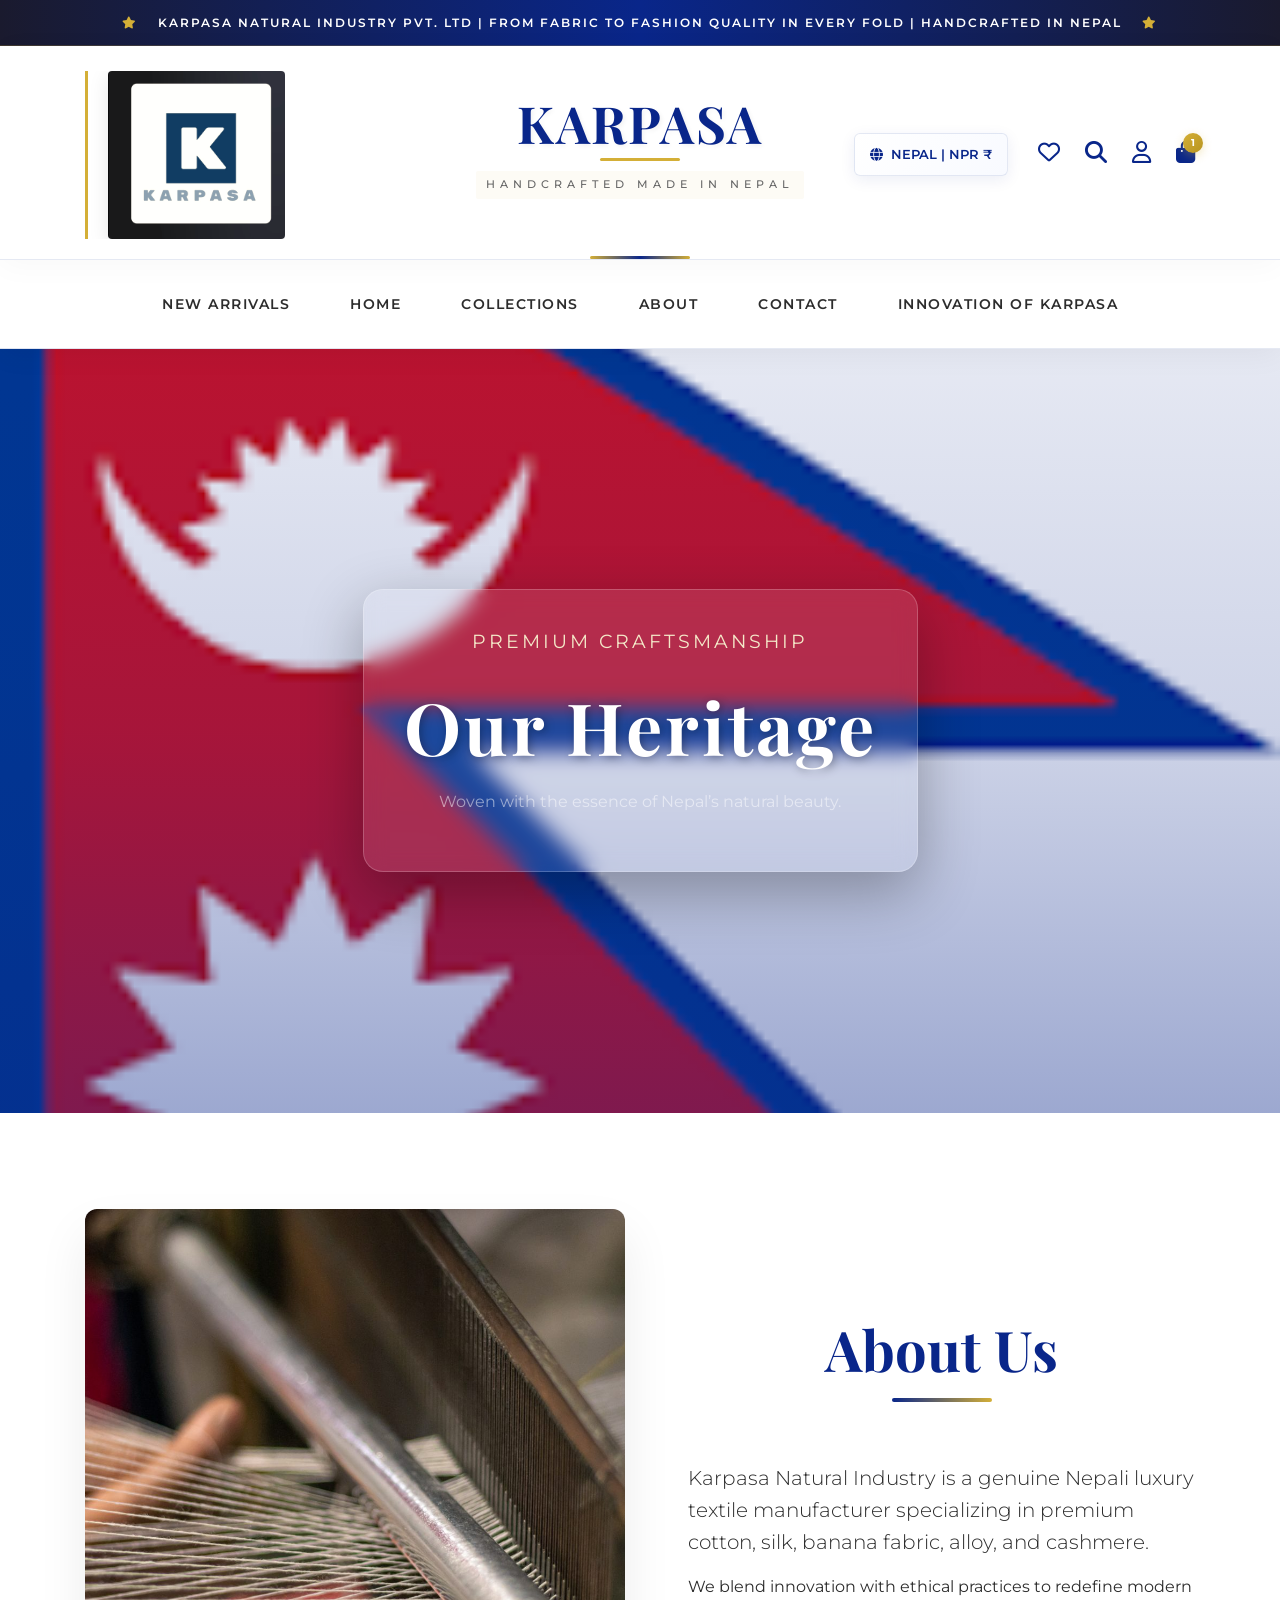
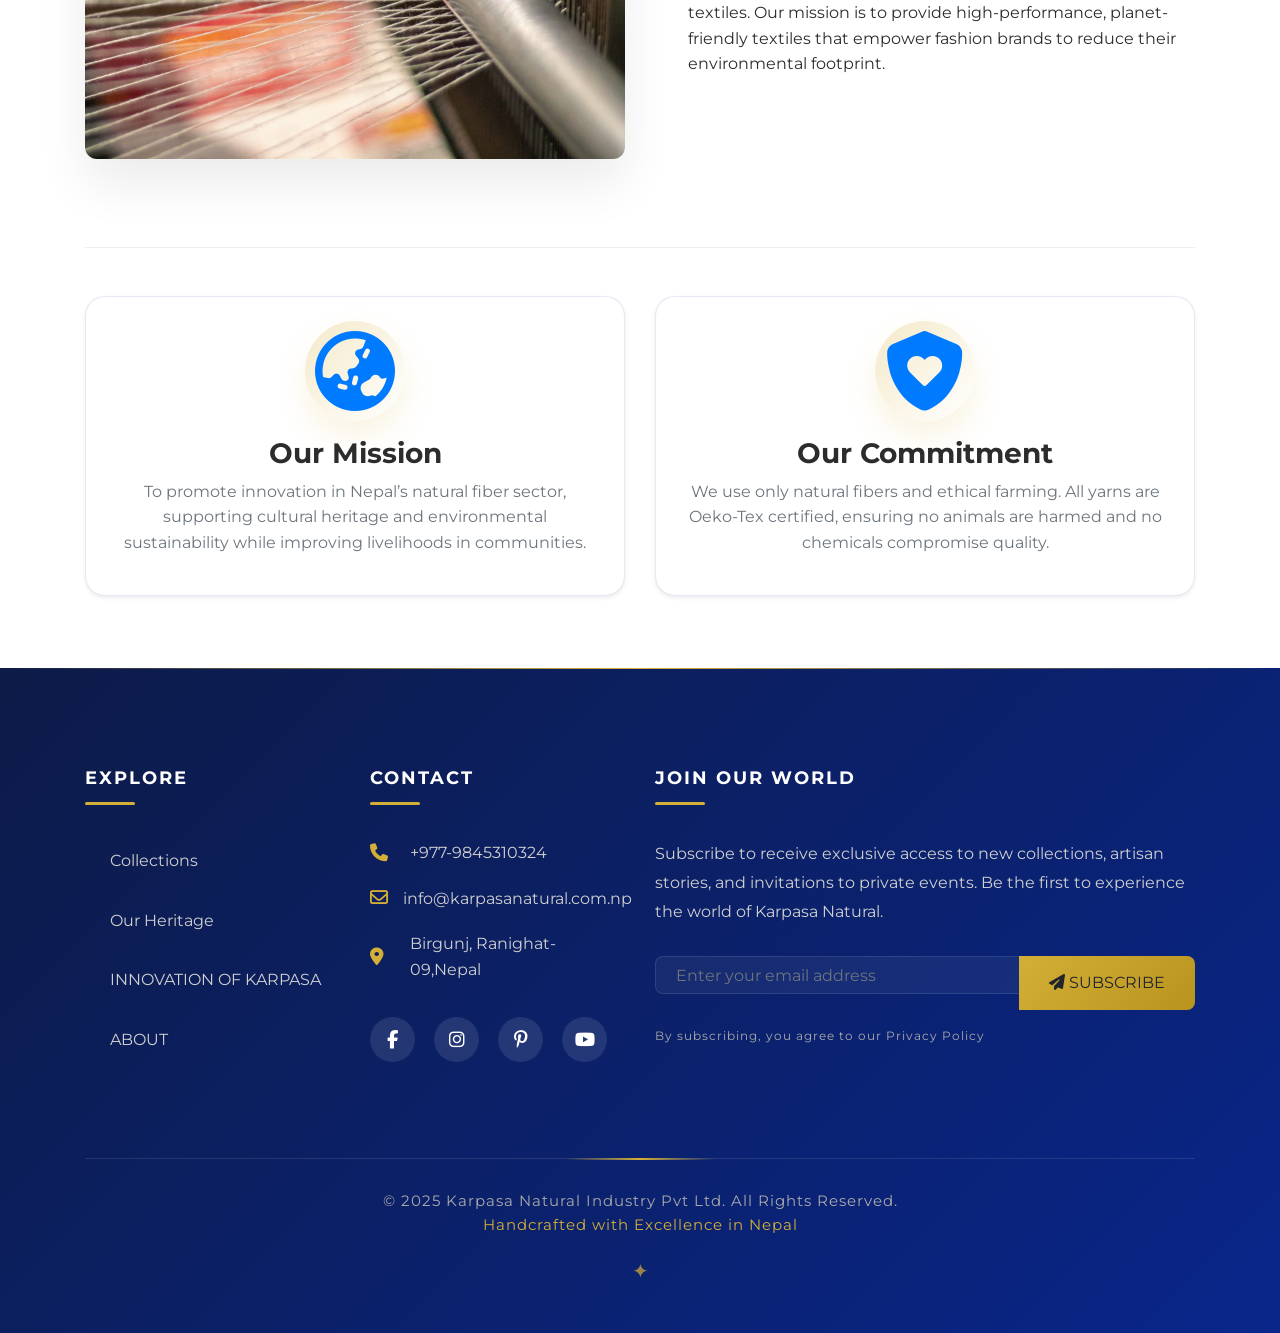
==== commit 98bc63a1: "Add files via upload" ====
--- a/index.html
+++ b/index.html
@@ -3,21 +3,14 @@
 <head>
     <meta charset="UTF-8">
     <meta name="viewport" content="width=device-width, initial-scale=1.0">
-    <title>Karpasa Natural | Handcrafted Luxury From Nepal</title>
-
-    <!-- Bootstrap -->
+    <title>About Us | Karpasa Natural Industry</title>
+
     <link rel="stylesheet" href="https://cdn.jsdelivr.net/npm/bootstrap@4.6.2/dist/css/bootstrap.min.css">
-
-    <!-- Font Awesome -->
     <link rel="stylesheet" href="https://cdnjs.cloudflare.com/ajax/libs/font-awesome/6.5.0/css/all.min.css" />
-
-    <!-- Animate.css -->
     <link rel="stylesheet" href="https://cdnjs.cloudflare.com/ajax/libs/animate.css/4.1.1/animate.min.css">
-   
-    <!-- Google Fonts -->
+     
     <link href="https://fonts.googleapis.com/css2?family=Cormorant+Garamond:wght@300;400;500;600;700&family=Montserrat:wght@300;400;500;600;700;800&family=Playfair+Display:wght@400;500;600;700&display=swap" rel="stylesheet">
-
-     <style>
+    <style>
          
         :root {
             --primary-blue: #09268A;
@@ -163,8 +156,8 @@
             font-family: 'Montserrat', sans-serif;
             font-size: 11px;
             letter-spacing: 5px;
-            color: black;
-            font-weight: 900;
+            color: var(--text-light);
+            font-weight: 500;
             text-transform: uppercase;
             margin-top: 15px;
             position: relative;
@@ -957,10 +950,9 @@
   
     </style>
 </head>
-
 <body>
-    <!-- Top Bar -->
-    <div class="top-bar">
+
+  <div class="top-bar">
         <div class="sl">
             <i class="fas fa-star"></i>
             KARPASA NATURAL INDUSTRY PVT. LTD | FROM FABRIC TO FASHION QUALITY IN EVERY FOLD | HANDCRAFTED IN NEPAL
@@ -976,22 +968,21 @@
                 <!-- Warranty Badge -->
               <div class="col-4 d-none d-lg-block">
               <div class="warranty-badge fade-in stagger-delay-1">
-                <a href="index.html">
-                    <img src="images/logo.jpg" alt="Premium Craftsmanship" class="img-fluid">
+                <a href="../index.html">
+                    <img src="../images/logo.jpg" alt="Premium Craftsmanship" class="img-fluid">
                 </a>
-                <p class="mt-2" style="font-size: 10px; letter-spacing: 1.5px; color: #666;"></p>
-            </div>
+             </div>
         </div>
                 <!-- Brand Logo -->
                 <div class="col-12 col-lg-4 text-center">
-                    <a href="index.html" class="brand-link text-decoration-none">
+                    <a href="../index.html" class="brand-link text-decoration-none">
                         <h1 class="brand-title animate__animated animate__fadeInDown">KARPASA</h1>
                         <p class="brand-subtitle animate__animated animate__fadeInUp animate__delay-1s">HANDCRAFTED MADE IN NEPAL</p>
                     </a>
                 </div>
 
-                <!-- Header Actions -->
-                 <div class="col-4 d-none d-lg-block">
+                            <!-- Header Actions -->
+            <div class="col-4 d-none d-lg-block">
                 <div class="header-actions fade-in stagger-delay-2">
                     <div class="country-selector">
                         <i class="fa-solid fa-globe mr-2"></i> 
@@ -1003,12 +994,12 @@
                         </div>
                         
                         <div class="icon-wrapper">
-                             <a href="index.html" title="Search" class="text-decoration-none" style="color: inherit;">
+                             <a href="../index.html" title="Search" class="text-decoration-none" style="color: inherit;">
                                 <i class="fa-solid fa-magnifying-glass"></i>
                              </a> </div>
                         
                         <div class="icon-wrapper">
-                            <a href="ContactUS/index.html" title="Account" class="text-decoration-none" style="color: inherit;">
+                            <a href="../ContactUS/index.html" title="Account" class="text-decoration-none" style="color: inherit;">
                                 <i class="fa-regular fa-user"></i>
                             </a>
                         </div>
@@ -1033,139 +1024,80 @@
             </button>
             <div class="collapse navbar-collapse justify-content-center" id="navMenu">
                             <ul class="navbar-nav">
-                    <li class="nav-item"><a class="nav-link" href="NewArrivals/index.html">NEW ARRIVALS</a></li>                    
-                    <li class="nav-item"><a class="nav-link" href="index.html">HOME</a></li>
-                    <li class="nav-item"><a class="nav-link" href="/Service/">COLLECTIONS</a></li>                   
-                   <li class="nav-item"><a class="nav-link" href="/AboutUs/">ABOUT</a></li>
-                    <li class="nav-item"><a class="nav-link" href="/ContactUS/">CONTACT</a></li>
+                    <li class="nav-item"><a class="nav-link" href="../NewArrivals/">NEW ARRIVALS</a></li>
                     
-                     <li class="nav-item"><a class="nav-link" href="/InnovationofKarpasa">INNOVATION OF KARPASA</a></li>
+                        <li class="nav-item"><a class="nav-link" href="../index.html/">HOME</a></li>
+                    <li class="nav-item"><a class="nav-link" href="../Service/">COLLECTIONS</a></li>
+                    
+                   <li class="nav-item"><a class="nav-link" href="../AboutUs/">ABOUT</a></li>
+                    <li class="nav-item"><a class="nav-link" href="../ContactUS/">CONTACT</a></li>
+                  
+                     <li class="nav-item"><a class="nav-link" href="../InnovationofKarpasa/">INNOVATION OF KARPASA</a></li>
                 </ul>
             </div>
         </div>
     </nav>
-
-    <!-- Hero Section -->
     <div class="hero-container">
-        <img src="images/87.png" class="hero-image" alt="Karpasa Natural Luxury Collection">
+        <img src="../images/flag1.png" alt="Textile Background" class="hero-image">
         <div class="hero-overlay">
-            <div class="hero-content">
-                <h1 class="hero-title">ARTISANAL ELEGANCE</h1>
-                <p class="hero-subtitle">HANDWOVEN IN NEPAL</p>
-                <p style="font-size: 1.1rem; margin-bottom: 30px; opacity: 0.9; max-width: 600px; margin-left: auto; margin-right: auto;">
-                    Discover timeless pieces crafted by master artisans, blending traditional techniques with contemporary design.
-                </p>
-                <a href="#" class="hero-cta">EXPLORE COLLECTION</a>
+            <div class="hero-content fade-in">
+                <h4 class="hero-subtitle">Premium Craftsmanship</h4>
+                <h2 class="hero-title">Our Heritage</h2>
+                <p class="text-white-50">Woven with the essence of Nepal’s natural beauty.</p>
             </div>
         </div>
     </div>
 
-    <!-- Gallery Section -->
-    <section class="gallery-section">
-        <div class="container">
-            <h2 class="section-title fade-in">CRAFTED WITH PURPOSE</h2>
-            <div class="row">
-                <div class="col-lg-6">
-                    <div class="gallery-item fade-in stagger-delay-1">
-                        <img src="images/4.jpg" class="img-fluid" alt="Premium Handwoven Fabrics">
-                        <div class="gallery-overlay">
-                            <h5>MASTER WEAVING</h5>
-                            <p>Each thread is carefully handwoven by skilled artisans using centuries-old techniques passed down through generations.</p>
-                        </div>
-                    </div>
-                </div>
-                <div class="col-lg-6">
-                    <div class="gallery-item fade-in stagger-delay-2">
-                        <img src="images/5.jpg" class="img-fluid" alt="Artisanal Craftsmanship">
-                        <div class="gallery-overlay">
-                            <h5>ARTISANAL DETAILS</h5>
-                            <p>Intricate embroidery and detailing that tells the story of Nepalese heritage and craftsmanship.</p>
-                        </div>
+    <div class="container py-5 mt-5">
+        <div class="row align-items-center mb-5">
+            <div class="col-lg-6 fade-in stagger-delay-1">
+                <div class="gallery-item">
+                    <img src="../images/109.jpg" alt="About Karpasa" class="img-fluid rounded shadow">
+                    <div class="gallery-overlay">
+                        <h5>Authentic Textiles</h5>
+                        <p>Specializing in Banana, Silk, and Cashmere.</p>
                     </div>
                 </div>
             </div>
-            
-            <div class="row mt-4">
-                <div class="col-lg-6">
-                    <div class="gallery-item fade-in stagger-delay-3">
-                        <img src="images/2.jpg" class="img-fluid" alt="Sustainable Materials">
-                        <div class="gallery-overlay">
-                            <h5>SUSTAINABLE SOURCING</h5>
-                            <p>Ethically sourced organic materials that honor both the environment and the communities that produce them.</p>
-                        </div>
-                    </div>
+            <div class="col-lg-6 pl-lg-5 fade-in stagger-delay-2">
+                <h2 class="section-title">About Us</h2>
+                <p class="lead">Karpasa Natural Industry is a genuine Nepali luxury textile manufacturer specializing in premium cotton, silk, banana fabric, alloy, and cashmere.</p>
+                <p>We blend innovation with ethical practices to redefine modern textiles. Our mission is to provide high-performance, planet-friendly textiles that empower fashion brands to reduce their environmental footprint.</p>
+            </div>
+        </div>
+
+        <hr class="my-5" style="border-top: 1px solid #eee;">
+
+        <div class="row text-center mt-5">
+            <div class="col-md-6 mb-4 fade-in stagger-delay-1">
+                <div class="feature-box p-4 h-100 shadow-sm">
+                    <div class="feature-icon mb-3 text-primary"><i class="fa-solid fa-earth-asia fa-2x"></i></div>
+                    <h3 class="font-weight-bold">Our Mission</h3>
+                    <p class="text-muted">To promote innovation in Nepal’s natural fiber sector, supporting cultural heritage and environmental sustainability while improving livelihoods in communities.</p>
                 </div>
-                <div class="col-lg-6">
-                    <div class="gallery-item fade-in stagger-delay-4">
-                        <img src="images/6.jpg" class="img-fluid" alt="Premium Quality">
-                        <div class="gallery-overlay">
-                            <h5>TIMELESS QUALITY</h5>
-                            <p>Each piece is created to last, embodying the perfect balance of tradition and modern elegance.</p>
-                        </div>
-                    </div>
+            </div>
+            <div class="col-md-6 mb-4 fade-in stagger-delay-2">
+                <div class="feature-box p-4 h-100 shadow-sm">
+                    <div class="feature-icon mb-3 text-primary"><i class="fa-solid fa-shield-heart fa-2x"></i></div>
+                    <h3 class="font-weight-bold">Our Commitment</h3>
+                    <p class="text-muted">We use only natural fibers and ethical farming. All yarns are Oeko-Tex certified, ensuring no animals are harmed and no chemicals compromise quality.</p>
                 </div>
             </div>
         </div>
-    </section>
-
-    <!-- Premium Features -->
-    <section class="premium-features">
-        <div class="container">
-            <h2 class="section-title fade-in">WHY KARPASA NATURAL</h2>
-            <div class="row">
-                <div class="col-md-3 fade-in stagger-delay-1">
-                    <div class="feature-box">
-                        <div class="feature-icon">
-                            <i class="fas fa-hand-sparkles"></i>
-                        </div>
-                        <h4>Handcrafted</h4>
-                        <p>Every piece is individually crafted by skilled artisans</p>
-                    </div>
-                </div>
-                <div class="col-md-3 fade-in stagger-delay-2">
-                    <div class="feature-box">
-                        <div class="feature-icon">
-                            <i class="fas fa-leaf"></i>
-                        </div>
-                        <h4>Sustainable</h4>
-                        <p>Eco-friendly materials and ethical production</p>
-                    </div>
-                </div>
-                <div class="col-md-3 fade-in stagger-delay-3">
-                    <div class="feature-box">
-                        <div class="feature-icon">
-                            <i class="fas fa-award"></i>
-                        </div>
-                        <h4>Premium Quality</h4>
-                        <p>Highest quality standards and attention to detail</p>
-                    </div>
-                </div>
-                <div class="col-md-3 fade-in stagger-delay-4">
-                    <div class="feature-box">
-                        <div class="feature-icon">
-                            <i class="fas fa-globe-asia"></i>
-                        </div>
-                        <h4>Heritage</h4>
-                        <p>Preserving traditional Nepalese craftsmanship</p>
-                    </div>
-                </div>
-            </div>
-        </div>
-    </section>
-
-    <!-- Footer -->
-    <footer class="custom-footer">
+    </div>
+
+   <footer class="custom-footer">
         <div class="container">
             <div class="row">
                 <!-- Quick Links -->
                 <div class="col-lg-3 col-md-6 footer-column fade-in stagger-delay-1">
                     <h5 class="footer-title">EXPLORE</h5>
                     <ul class="footer-links">
-                        <li><a href="Service/index.html">Collections</a></li>
-                        <li><a href="AboutUs/index.html">Our Heritage</a></li>
-                        <li><a href="ContactUs/index.html">Visit Us</a></li>
-                        <li><a href="InnovationofKarpasa/index.html">INNOVATION OF KARPASA</a></li>
-                        <li><a href="AboutUs/index.html">ABOUT</a></li>
+                        <li><a href="../Service/index.html">Collections</a></li>
+                        <li><a href="../AboutUs/index.html">Our Heritage</a></li>
+                        
+                        <li><a href="../InnovationofKarpasa/index.html">INNOVATION OF KARPASA</a></li>
+                        <li><a href="../AboutUs/index.html">ABOUT</a></li>
                          
                     </ul>
                 </div>
@@ -1177,7 +1109,7 @@
                         <p><i class="fa-solid fa-phone"></i> +977-9845310324</p>
                         <p><i class="fa-regular fa-envelope"></i> info@karpasanatural.com.np</p>
                         <p><i class="fa-solid fa-location-dot"></i> Birgunj, Ranighat-09,Nepal</p>
-                        <p><i class="fa-solid fa-clock"></i> Mon-Sat: 10AM-6PM</p>
+                         
                     </div>
                     
                     <div class="footer-social">
@@ -1218,107 +1150,31 @@
             </div>
         </div>
     </footer>
-
-    <!-- JavaScript -->
     <script src="https://cdn.jsdelivr.net/npm/jquery@3.5.1/dist/jquery.min.js"></script>
     <script src="https://cdn.jsdelivr.net/npm/bootstrap@4.6.2/dist/js/bootstrap.bundle.min.js"></script>
     
     <script>
-        // Scroll animations
         $(document).ready(function() {
-            // Intersection Observer for fade-in animations
-            const observerOptions = {
-                threshold: 0.1,
-                rootMargin: '0px 0px -100px 0px'
-            };
-
-            const observer = new IntersectionObserver(function(entries) {
+            // Intersection Observer for fade-in
+            const observer = new IntersectionObserver((entries) => {
                 entries.forEach(entry => {
                     if (entry.isIntersecting) {
                         entry.target.classList.add('visible');
                     }
                 });
-            }, observerOptions);
-
-            // Observe all fade-in elements
+            }, { threshold: 0.1 });
+
             document.querySelectorAll('.fade-in').forEach(el => observer.observe(el));
 
-            // Smooth scrolling for anchor links
-            $('a[href^="#"]').on('click', function(event) {
-                if (this.hash !== "") {
-                    event.preventDefault();
-                    const hash = this.hash;
-                    $('html, body').animate({
-                        scrollTop: $(hash).offset().top - 100
-                    }, 800, 'easeInOutCubic');
+            // Sticky Navigation
+            $(window).scroll(function() {
+                if ($(window).scrollTop() > 100) {
+                    $('.main-navigation').addClass('scrolled');
+                } else {
+                    $('.main-navigation').removeClass('scrolled');
                 }
             });
-
-            // Sticky navigation effect
-            $(window).scroll(function() {
-                const scroll = $(window).scrollTop();
-                const nav = $('.main-navigation');
-                
-                if (scroll >= 100) {
-                    nav.addClass('scrolled');
-                    nav.css({
-                        'background': 'rgba(255, 255, 255, 0.98)',
-                        'backdrop-filter': 'blur(20px)',
-                        'box-shadow': '0 10px 40px rgba(0, 0, 0, 0.1)'
-                    });
-                } else {
-                    nav.removeClass('scrolled');
-                    nav.css({
-                        'background': 'rgba(255, 255, 255, 0.95)',
-                        'backdrop-filter': 'blur(10px)',
-                        'box-shadow': '0 5px 30px rgba(0, 0, 0, 0.05)'
-                    });
-                }
-            });
-
-            // Parallax effect for hero
-            $(window).scroll(function() {
-                const scroll = $(window).scrollTop();
-                $('.hero-image').css('transform', `scale(${1 + scroll * 0.0002})`);
-            });
-
-            // Cart badge animation
-            setInterval(() => {
-                $('.cart-badge').toggleClass('animate__animated animate__pulse');
-            }, 3000);
-
-            // Newsletter form submission
-            $('.newsletter-btn').click(function(e) {
-                e.preventDefault();
-                const email = $('.newsletter-input').val();
-                if (email && email.includes('@')) {
-                    $(this).html('<i class="fa-solid fa-check"></i> SUBSCRIBED');
-                    $(this).css('background', 'linear-gradient(135deg, #4CAF50, #2E7D32)');
-                    $('.newsletter-input').val('Thank you for subscribing');
-                    setTimeout(() => {
-                        $(this).html('<i class="fa-solid fa-paper-plane"></i> SUBSCRIBE');
-                        $(this).css('background', 'linear-gradient(135deg, var(--gold), #b8941f)');
-                        $('.newsletter-input').val('');
-                    }, 3000);
-                }
-            });
-
-            // Hover effects for gallery items
-            $('.gallery-item').hover(
-                function() {
-                    $(this).find('img').css('transform', 'scale(1.1)');
-                },
-                function() {
-                    $(this).find('img').css('transform', 'scale(1)');
-                }
-            );
         });
-
-        // Custom easing function
-        $.easing.easeInOutCubic = function (x, t, b, c, d) {
-            if ((t /= d / 2) < 1) return c / 2 * t * t * t + b;
-            return c / 2 * ((t -= 2) * t * t + 2) + b;
-        };
     </script>
 </body>
 </html>
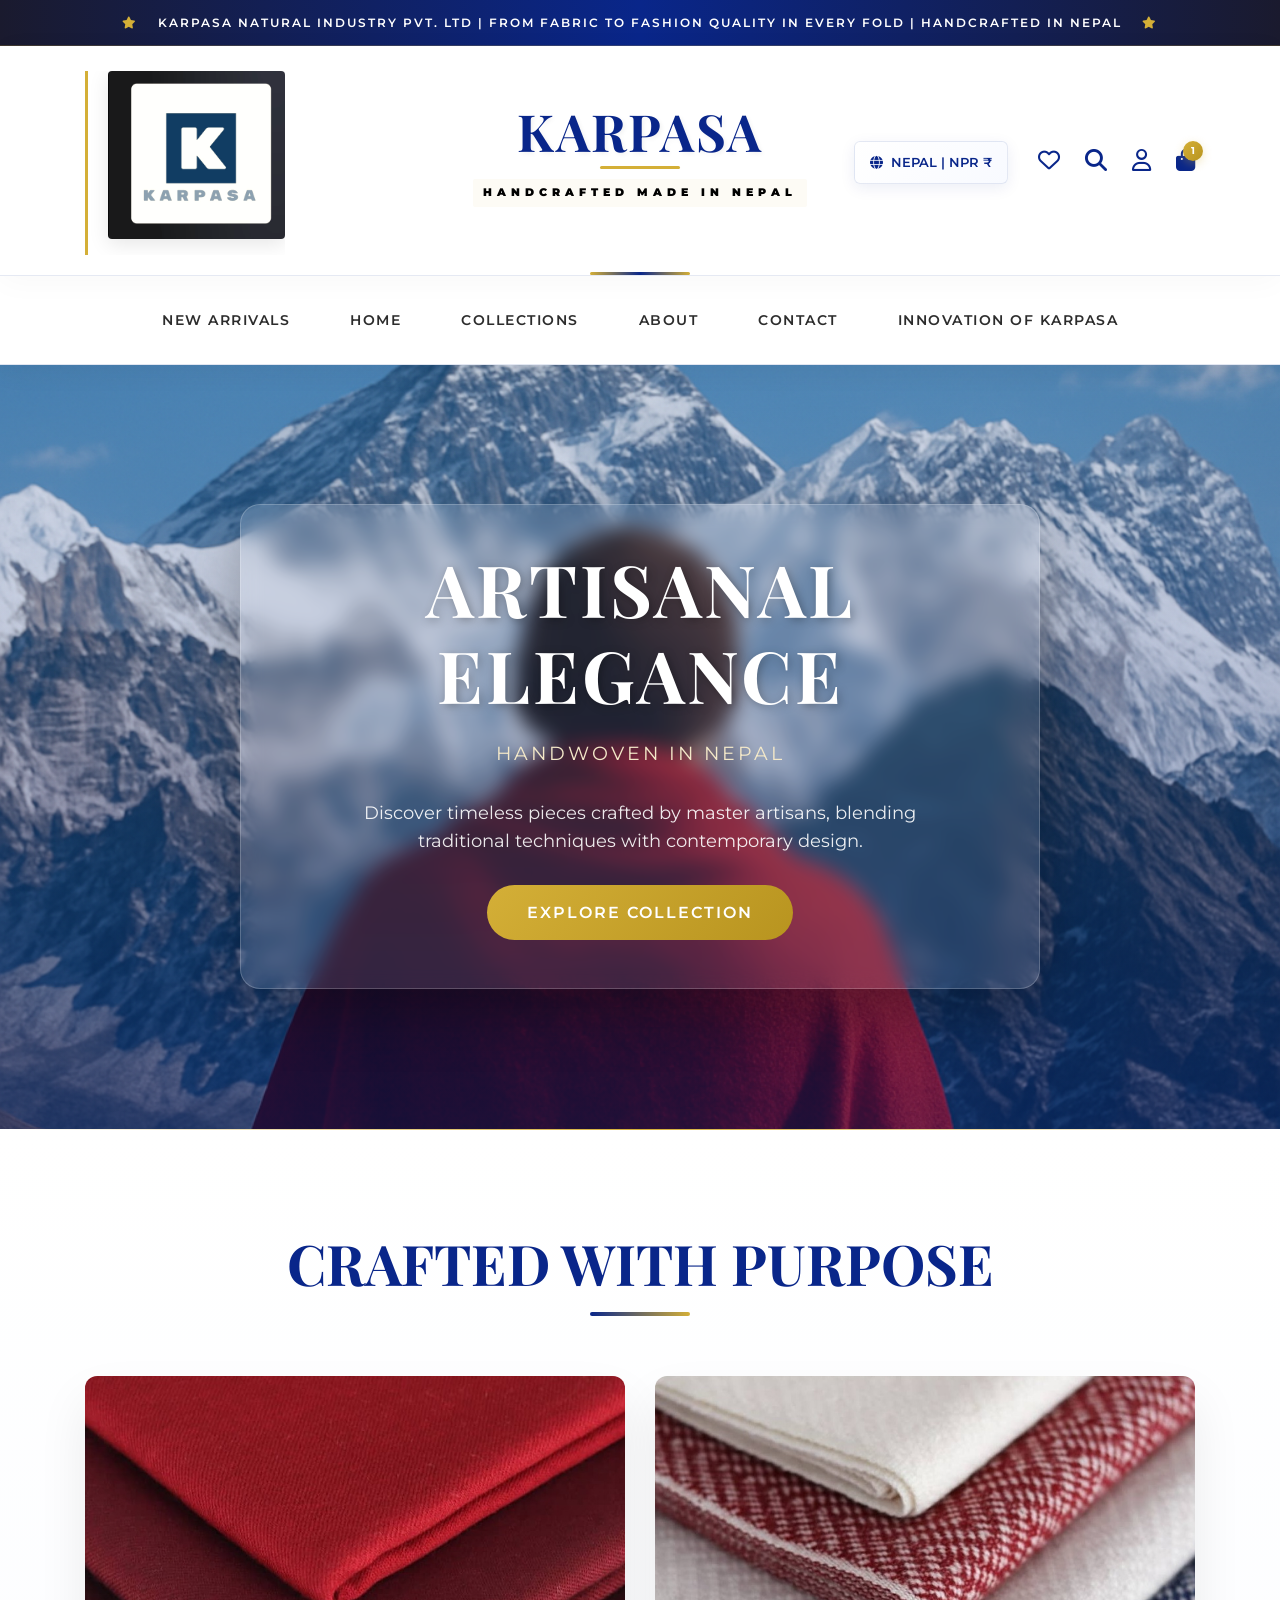
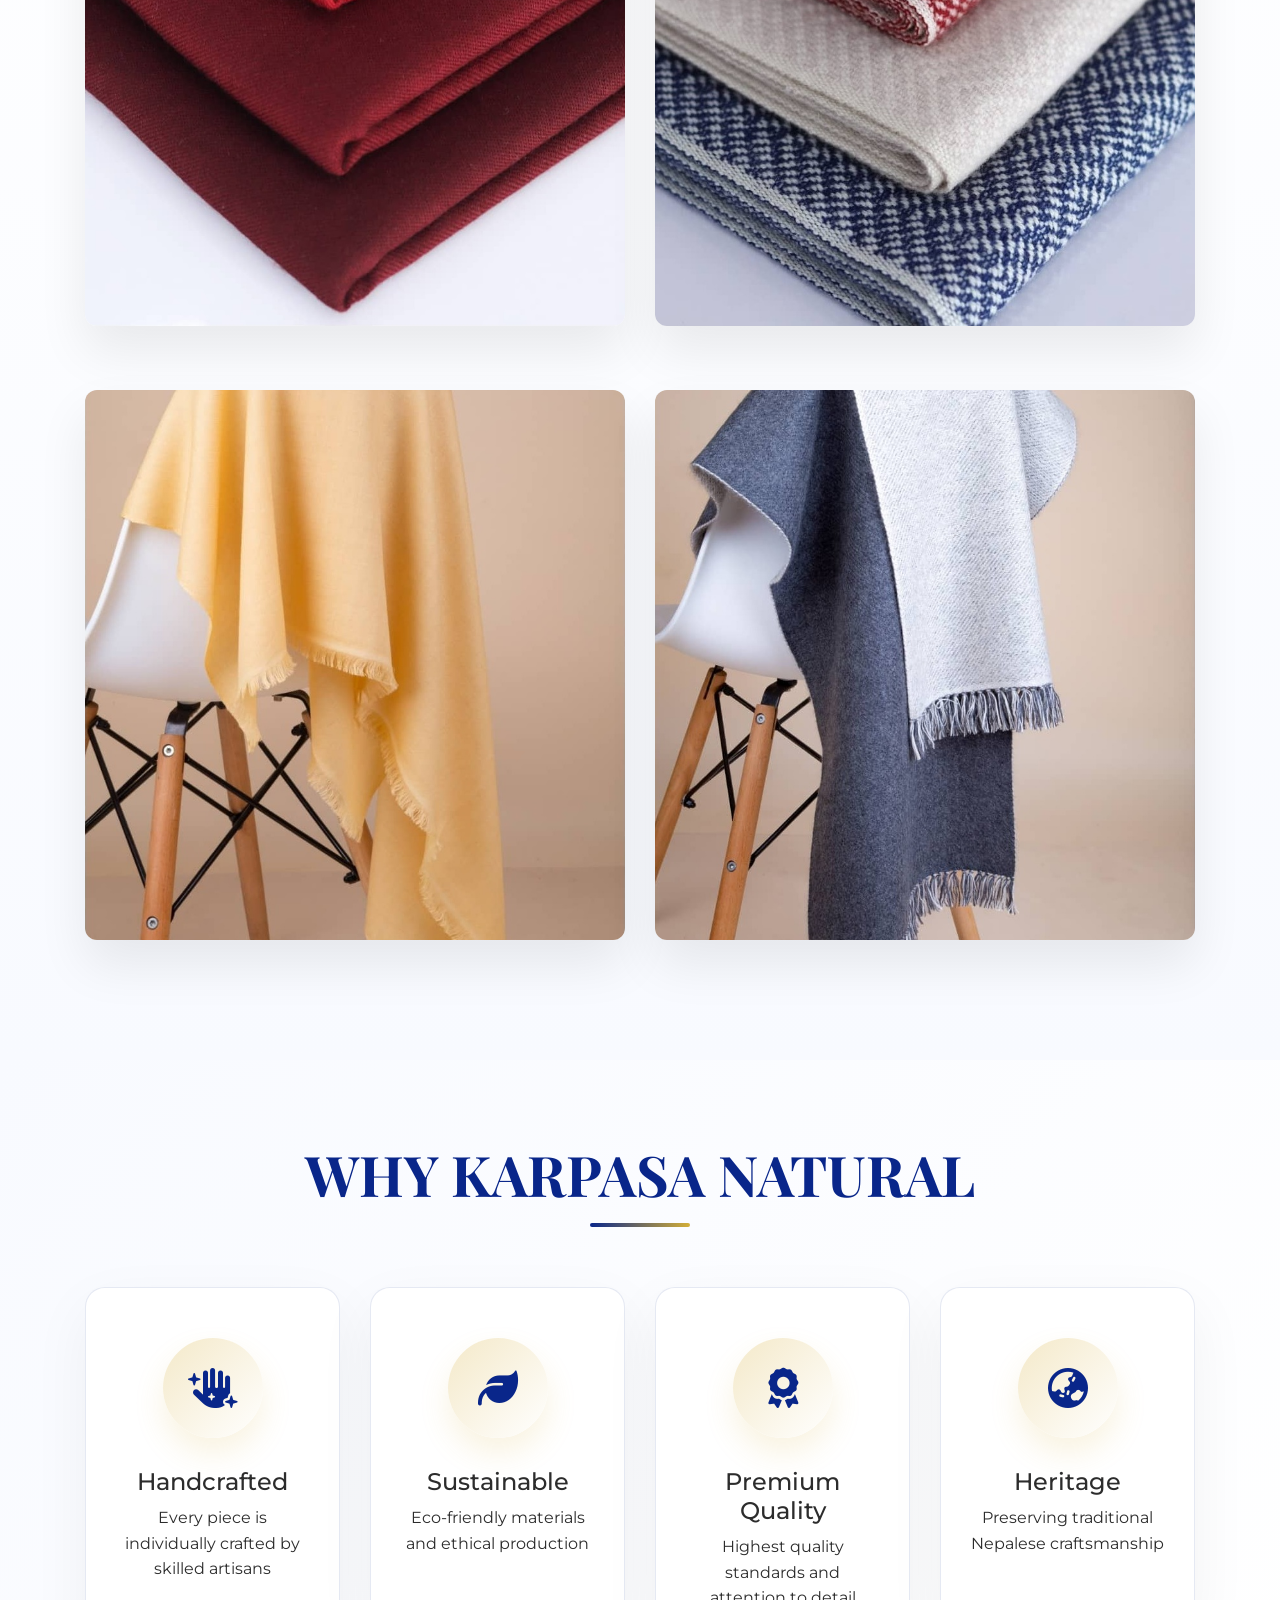
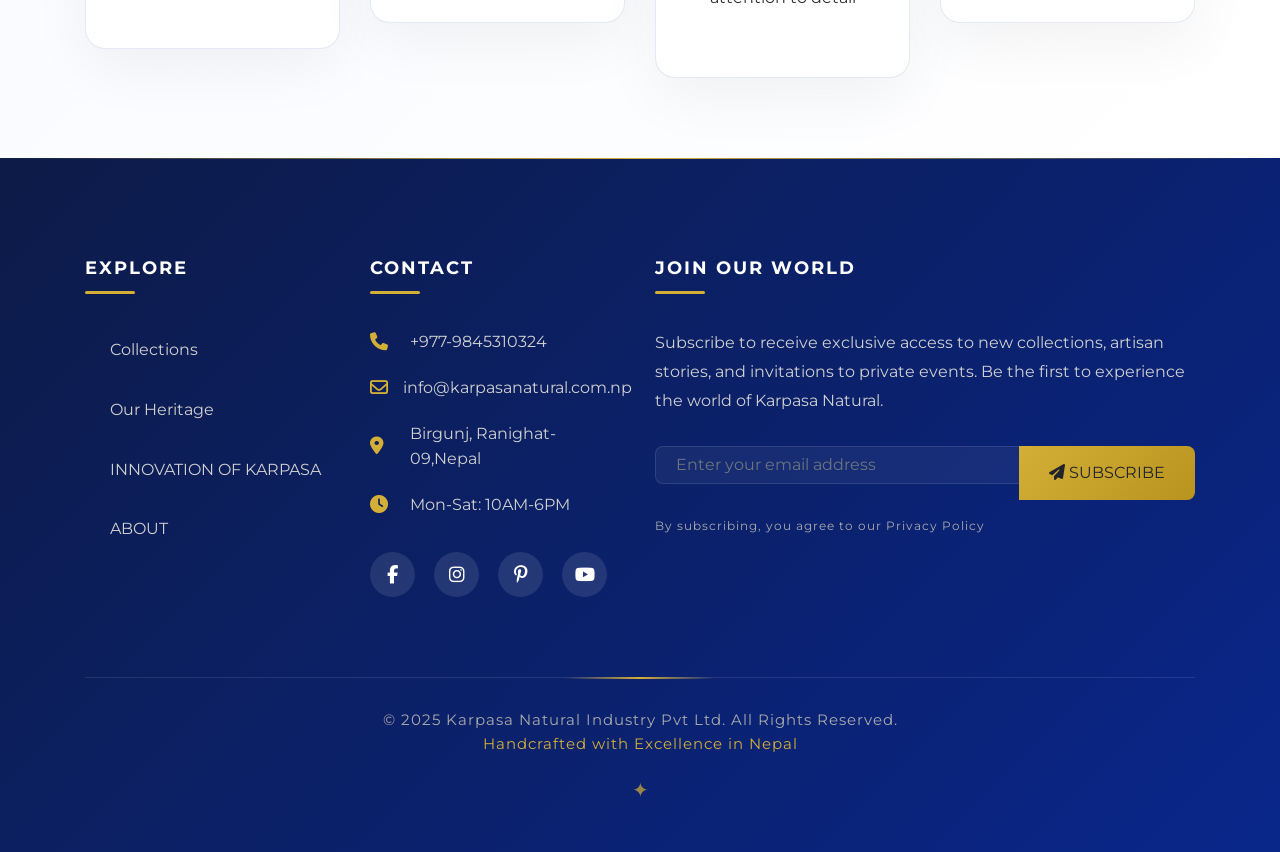
==== commit 342ccdf8: "Add files via upload" ====
--- a/index.html
+++ b/index.html
@@ -3,14 +3,21 @@
 <head>
     <meta charset="UTF-8">
     <meta name="viewport" content="width=device-width, initial-scale=1.0">
-    <title>About Us | Karpasa Natural Industry</title>
-
+    <title>Karpasa Natural | Handcrafted Luxury From Nepal</title>
+
+    <!-- Bootstrap -->
     <link rel="stylesheet" href="https://cdn.jsdelivr.net/npm/bootstrap@4.6.2/dist/css/bootstrap.min.css">
+
+    <!-- Font Awesome -->
     <link rel="stylesheet" href="https://cdnjs.cloudflare.com/ajax/libs/font-awesome/6.5.0/css/all.min.css" />
+
+    <!-- Animate.css -->
     <link rel="stylesheet" href="https://cdnjs.cloudflare.com/ajax/libs/animate.css/4.1.1/animate.min.css">
-     
+   
+    <!-- Google Fonts -->
     <link href="https://fonts.googleapis.com/css2?family=Cormorant+Garamond:wght@300;400;500;600;700&family=Montserrat:wght@300;400;500;600;700;800&family=Playfair+Display:wght@400;500;600;700&display=swap" rel="stylesheet">
-    <style>
+
+     <style>
          
         :root {
             --primary-blue: #09268A;
@@ -156,8 +163,8 @@
             font-family: 'Montserrat', sans-serif;
             font-size: 11px;
             letter-spacing: 5px;
-            color: var(--text-light);
-            font-weight: 500;
+            color: black;
+            font-weight: 900;
             text-transform: uppercase;
             margin-top: 15px;
             position: relative;
@@ -950,9 +957,10 @@
   
     </style>
 </head>
+
 <body>
-
-  <div class="top-bar">
+    <!-- Top Bar -->
+    <div class="top-bar">
         <div class="sl">
             <i class="fas fa-star"></i>
             KARPASA NATURAL INDUSTRY PVT. LTD | FROM FABRIC TO FASHION QUALITY IN EVERY FOLD | HANDCRAFTED IN NEPAL
@@ -968,21 +976,22 @@
                 <!-- Warranty Badge -->
               <div class="col-4 d-none d-lg-block">
               <div class="warranty-badge fade-in stagger-delay-1">
-                <a href="../index.html">
-                    <img src="../images/logo.jpg" alt="Premium Craftsmanship" class="img-fluid">
+                <a href="index.html">
+                    <img src="images/logo.jpg" alt="Premium Craftsmanship" class="img-fluid">
                 </a>
-             </div>
+                <p class="mt-2" style="font-size: 10px; letter-spacing: 1.5px; color: #666;"></p>
+            </div>
         </div>
                 <!-- Brand Logo -->
                 <div class="col-12 col-lg-4 text-center">
-                    <a href="../index.html" class="brand-link text-decoration-none">
+                    <a href="index.html" class="brand-link text-decoration-none">
                         <h1 class="brand-title animate__animated animate__fadeInDown">KARPASA</h1>
                         <p class="brand-subtitle animate__animated animate__fadeInUp animate__delay-1s">HANDCRAFTED MADE IN NEPAL</p>
                     </a>
                 </div>
 
-                            <!-- Header Actions -->
-            <div class="col-4 d-none d-lg-block">
+                <!-- Header Actions -->
+                 <div class="col-4 d-none d-lg-block">
                 <div class="header-actions fade-in stagger-delay-2">
                     <div class="country-selector">
                         <i class="fa-solid fa-globe mr-2"></i> 
@@ -994,12 +1003,12 @@
                         </div>
                         
                         <div class="icon-wrapper">
-                             <a href="../index.html" title="Search" class="text-decoration-none" style="color: inherit;">
+                             <a href="index.html" title="Search" class="text-decoration-none" style="color: inherit;">
                                 <i class="fa-solid fa-magnifying-glass"></i>
                              </a> </div>
                         
                         <div class="icon-wrapper">
-                            <a href="../ContactUS/index.html" title="Account" class="text-decoration-none" style="color: inherit;">
+                            <a href="ContactUS/index.html" title="Account" class="text-decoration-none" style="color: inherit;">
                                 <i class="fa-regular fa-user"></i>
                             </a>
                         </div>
@@ -1024,80 +1033,139 @@
             </button>
             <div class="collapse navbar-collapse justify-content-center" id="navMenu">
                             <ul class="navbar-nav">
-                    <li class="nav-item"><a class="nav-link" href="../NewArrivals/">NEW ARRIVALS</a></li>
+                    <li class="nav-item"><a class="nav-link" href="/NewArrivals/">NEW ARRIVALS</a></li>                    
+                    <li class="nav-item"><a class="nav-link" href="/index.html/">HOME</a></li>
+                    <li class="nav-item"><a class="nav-link" href="/Service/">COLLECTIONS</a></li>                   
+                   <li class="nav-item"><a class="nav-link" href="/AboutUs/">ABOUT</a></li>
+                    <li class="nav-item"><a class="nav-link" href="/ContactUS/">CONTACT</a></li>
                     
-                        <li class="nav-item"><a class="nav-link" href="../index.html/">HOME</a></li>
-                    <li class="nav-item"><a class="nav-link" href="../Service/">COLLECTIONS</a></li>
-                    
-                   <li class="nav-item"><a class="nav-link" href="../AboutUs/">ABOUT</a></li>
-                    <li class="nav-item"><a class="nav-link" href="../ContactUS/">CONTACT</a></li>
-                  
-                     <li class="nav-item"><a class="nav-link" href="../InnovationofKarpasa/">INNOVATION OF KARPASA</a></li>
+                     <li class="nav-item"><a class="nav-link" href="/InnovationofKarpasa/">INNOVATION OF KARPASA</a></li>
                 </ul>
             </div>
         </div>
     </nav>
+
+    <!-- Hero Section -->
     <div class="hero-container">
-        <img src="../images/flag1.png" alt="Textile Background" class="hero-image">
+        <img src="images/87.png" class="hero-image" alt="Karpasa Natural Luxury Collection">
         <div class="hero-overlay">
-            <div class="hero-content fade-in">
-                <h4 class="hero-subtitle">Premium Craftsmanship</h4>
-                <h2 class="hero-title">Our Heritage</h2>
-                <p class="text-white-50">Woven with the essence of Nepal’s natural beauty.</p>
+            <div class="hero-content">
+                <h1 class="hero-title">ARTISANAL ELEGANCE</h1>
+                <p class="hero-subtitle">HANDWOVEN IN NEPAL</p>
+                <p style="font-size: 1.1rem; margin-bottom: 30px; opacity: 0.9; max-width: 600px; margin-left: auto; margin-right: auto;">
+                    Discover timeless pieces crafted by master artisans, blending traditional techniques with contemporary design.
+                </p>
+                <a href="#" class="hero-cta">EXPLORE COLLECTION</a>
             </div>
         </div>
     </div>
 
-    <div class="container py-5 mt-5">
-        <div class="row align-items-center mb-5">
-            <div class="col-lg-6 fade-in stagger-delay-1">
-                <div class="gallery-item">
-                    <img src="../images/109.jpg" alt="About Karpasa" class="img-fluid rounded shadow">
-                    <div class="gallery-overlay">
-                        <h5>Authentic Textiles</h5>
-                        <p>Specializing in Banana, Silk, and Cashmere.</p>
+    <!-- Gallery Section -->
+    <section class="gallery-section">
+        <div class="container">
+            <h2 class="section-title fade-in">CRAFTED WITH PURPOSE</h2>
+            <div class="row">
+                <div class="col-lg-6">
+                    <div class="gallery-item fade-in stagger-delay-1">
+                        <img src="images/4.jpg" class="img-fluid" alt="Premium Handwoven Fabrics">
+                        <div class="gallery-overlay">
+                            <h5>MASTER WEAVING</h5>
+                            <p>Each thread is carefully handwoven by skilled artisans using centuries-old techniques passed down through generations.</p>
+                        </div>
                     </div>
                 </div>
+                <div class="col-lg-6">
+                    <div class="gallery-item fade-in stagger-delay-2">
+                        <img src="images/5.jpg" class="img-fluid" alt="Artisanal Craftsmanship">
+                        <div class="gallery-overlay">
+                            <h5>ARTISANAL DETAILS</h5>
+                            <p>Intricate embroidery and detailing that tells the story of Nepalese heritage and craftsmanship.</p>
+                        </div>
+                    </div>
+                </div>
             </div>
-            <div class="col-lg-6 pl-lg-5 fade-in stagger-delay-2">
-                <h2 class="section-title">About Us</h2>
-                <p class="lead">Karpasa Natural Industry is a genuine Nepali luxury textile manufacturer specializing in premium cotton, silk, banana fabric, alloy, and cashmere.</p>
-                <p>We blend innovation with ethical practices to redefine modern textiles. Our mission is to provide high-performance, planet-friendly textiles that empower fashion brands to reduce their environmental footprint.</p>
+            
+            <div class="row mt-4">
+                <div class="col-lg-6">
+                    <div class="gallery-item fade-in stagger-delay-3">
+                        <img src="images/2.jpg" class="img-fluid" alt="Sustainable Materials">
+                        <div class="gallery-overlay">
+                            <h5>SUSTAINABLE SOURCING</h5>
+                            <p>Ethically sourced organic materials that honor both the environment and the communities that produce them.</p>
+                        </div>
+                    </div>
+                </div>
+                <div class="col-lg-6">
+                    <div class="gallery-item fade-in stagger-delay-4">
+                        <img src="images/6.jpg" class="img-fluid" alt="Premium Quality">
+                        <div class="gallery-overlay">
+                            <h5>TIMELESS QUALITY</h5>
+                            <p>Each piece is created to last, embodying the perfect balance of tradition and modern elegance.</p>
+                        </div>
+                    </div>
+                </div>
             </div>
         </div>
-
-        <hr class="my-5" style="border-top: 1px solid #eee;">
-
-        <div class="row text-center mt-5">
-            <div class="col-md-6 mb-4 fade-in stagger-delay-1">
-                <div class="feature-box p-4 h-100 shadow-sm">
-                    <div class="feature-icon mb-3 text-primary"><i class="fa-solid fa-earth-asia fa-2x"></i></div>
-                    <h3 class="font-weight-bold">Our Mission</h3>
-                    <p class="text-muted">To promote innovation in Nepal’s natural fiber sector, supporting cultural heritage and environmental sustainability while improving livelihoods in communities.</p>
-                </div>
-            </div>
-            <div class="col-md-6 mb-4 fade-in stagger-delay-2">
-                <div class="feature-box p-4 h-100 shadow-sm">
-                    <div class="feature-icon mb-3 text-primary"><i class="fa-solid fa-shield-heart fa-2x"></i></div>
-                    <h3 class="font-weight-bold">Our Commitment</h3>
-                    <p class="text-muted">We use only natural fibers and ethical farming. All yarns are Oeko-Tex certified, ensuring no animals are harmed and no chemicals compromise quality.</p>
+    </section>
+
+    <!-- Premium Features -->
+    <section class="premium-features">
+        <div class="container">
+            <h2 class="section-title fade-in">WHY KARPASA NATURAL</h2>
+            <div class="row">
+                <div class="col-md-3 fade-in stagger-delay-1">
+                    <div class="feature-box">
+                        <div class="feature-icon">
+                            <i class="fas fa-hand-sparkles"></i>
+                        </div>
+                        <h4>Handcrafted</h4>
+                        <p>Every piece is individually crafted by skilled artisans</p>
+                    </div>
+                </div>
+                <div class="col-md-3 fade-in stagger-delay-2">
+                    <div class="feature-box">
+                        <div class="feature-icon">
+                            <i class="fas fa-leaf"></i>
+                        </div>
+                        <h4>Sustainable</h4>
+                        <p>Eco-friendly materials and ethical production</p>
+                    </div>
+                </div>
+                <div class="col-md-3 fade-in stagger-delay-3">
+                    <div class="feature-box">
+                        <div class="feature-icon">
+                            <i class="fas fa-award"></i>
+                        </div>
+                        <h4>Premium Quality</h4>
+                        <p>Highest quality standards and attention to detail</p>
+                    </div>
+                </div>
+                <div class="col-md-3 fade-in stagger-delay-4">
+                    <div class="feature-box">
+                        <div class="feature-icon">
+                            <i class="fas fa-globe-asia"></i>
+                        </div>
+                        <h4>Heritage</h4>
+                        <p>Preserving traditional Nepalese craftsmanship</p>
+                    </div>
                 </div>
             </div>
         </div>
-    </div>
-
-   <footer class="custom-footer">
+    </section>
+
+    <!-- Footer -->
+    <footer class="custom-footer">
         <div class="container">
             <div class="row">
                 <!-- Quick Links -->
                 <div class="col-lg-3 col-md-6 footer-column fade-in stagger-delay-1">
                     <h5 class="footer-title">EXPLORE</h5>
                     <ul class="footer-links">
-                        <li><a href="../Service/index.html">Collections</a></li>
-                        <li><a href="../AboutUs/index.html">Our Heritage</a></li>
-                        
-                        <li><a href="../InnovationofKarpasa/index.html">INNOVATION OF KARPASA</a></li>
-                        <li><a href="../AboutUs/index.html">ABOUT</a></li>
+                        <li><a href="Service/index.html">Collections</a></li>
+                        <li><a href="AboutUs/index.html">Our Heritage</a></li>
+                         
+                        <li><a href="InnovationofKarpasa/index.html">INNOVATION OF KARPASA</a></li>
+                        <li><a href="AboutUs/index.html">ABOUT</a></li>
                          
                     </ul>
                 </div>
@@ -1109,7 +1177,7 @@
                         <p><i class="fa-solid fa-phone"></i> +977-9845310324</p>
                         <p><i class="fa-regular fa-envelope"></i> info@karpasanatural.com.np</p>
                         <p><i class="fa-solid fa-location-dot"></i> Birgunj, Ranighat-09,Nepal</p>
-                         
+                        <p><i class="fa-solid fa-clock"></i> Mon-Sat: 10AM-6PM</p>
                     </div>
                     
                     <div class="footer-social">
@@ -1150,31 +1218,107 @@
             </div>
         </div>
     </footer>
+
+    <!-- JavaScript -->
     <script src="https://cdn.jsdelivr.net/npm/jquery@3.5.1/dist/jquery.min.js"></script>
     <script src="https://cdn.jsdelivr.net/npm/bootstrap@4.6.2/dist/js/bootstrap.bundle.min.js"></script>
     
     <script>
+        // Scroll animations
         $(document).ready(function() {
-            // Intersection Observer for fade-in
-            const observer = new IntersectionObserver((entries) => {
+            // Intersection Observer for fade-in animations
+            const observerOptions = {
+                threshold: 0.1,
+                rootMargin: '0px 0px -100px 0px'
+            };
+
+            const observer = new IntersectionObserver(function(entries) {
                 entries.forEach(entry => {
                     if (entry.isIntersecting) {
                         entry.target.classList.add('visible');
                     }
                 });
-            }, { threshold: 0.1 });
-
+            }, observerOptions);
+
+            // Observe all fade-in elements
             document.querySelectorAll('.fade-in').forEach(el => observer.observe(el));
 
-            // Sticky Navigation
-            $(window).scroll(function() {
-                if ($(window).scrollTop() > 100) {
-                    $('.main-navigation').addClass('scrolled');
-                } else {
-                    $('.main-navigation').removeClass('scrolled');
+            // Smooth scrolling for anchor links
+            $('a[href^="#"]').on('click', function(event) {
+                if (this.hash !== "") {
+                    event.preventDefault();
+                    const hash = this.hash;
+                    $('html, body').animate({
+                        scrollTop: $(hash).offset().top - 100
+                    }, 800, 'easeInOutCubic');
                 }
             });
+
+            // Sticky navigation effect
+            $(window).scroll(function() {
+                const scroll = $(window).scrollTop();
+                const nav = $('.main-navigation');
+                
+                if (scroll >= 100) {
+                    nav.addClass('scrolled');
+                    nav.css({
+                        'background': 'rgba(255, 255, 255, 0.98)',
+                        'backdrop-filter': 'blur(20px)',
+                        'box-shadow': '0 10px 40px rgba(0, 0, 0, 0.1)'
+                    });
+                } else {
+                    nav.removeClass('scrolled');
+                    nav.css({
+                        'background': 'rgba(255, 255, 255, 0.95)',
+                        'backdrop-filter': 'blur(10px)',
+                        'box-shadow': '0 5px 30px rgba(0, 0, 0, 0.05)'
+                    });
+                }
+            });
+
+            // Parallax effect for hero
+            $(window).scroll(function() {
+                const scroll = $(window).scrollTop();
+                $('.hero-image').css('transform', `scale(${1 + scroll * 0.0002})`);
+            });
+
+            // Cart badge animation
+            setInterval(() => {
+                $('.cart-badge').toggleClass('animate__animated animate__pulse');
+            }, 3000);
+
+            // Newsletter form submission
+            $('.newsletter-btn').click(function(e) {
+                e.preventDefault();
+                const email = $('.newsletter-input').val();
+                if (email && email.includes('@')) {
+                    $(this).html('<i class="fa-solid fa-check"></i> SUBSCRIBED');
+                    $(this).css('background', 'linear-gradient(135deg, #4CAF50, #2E7D32)');
+                    $('.newsletter-input').val('Thank you for subscribing');
+                    setTimeout(() => {
+                        $(this).html('<i class="fa-solid fa-paper-plane"></i> SUBSCRIBE');
+                        $(this).css('background', 'linear-gradient(135deg, var(--gold), #b8941f)');
+                        $('.newsletter-input').val('');
+                    }, 3000);
+                }
+            });
+
+            // Hover effects for gallery items
+            $('.gallery-item').hover(
+                function() {
+                    $(this).find('img').css('transform', 'scale(1.1)');
+                },
+                function() {
+                    $(this).find('img').css('transform', 'scale(1)');
+                }
+            );
         });
+
+        // Custom easing function
+        $.easing.easeInOutCubic = function (x, t, b, c, d) {
+            if ((t /= d / 2) < 1) return c / 2 * t * t * t + b;
+            return c / 2 * ((t -= 2) * t * t + 2) + b;
+        };
     </script>
 </body>
 </html>
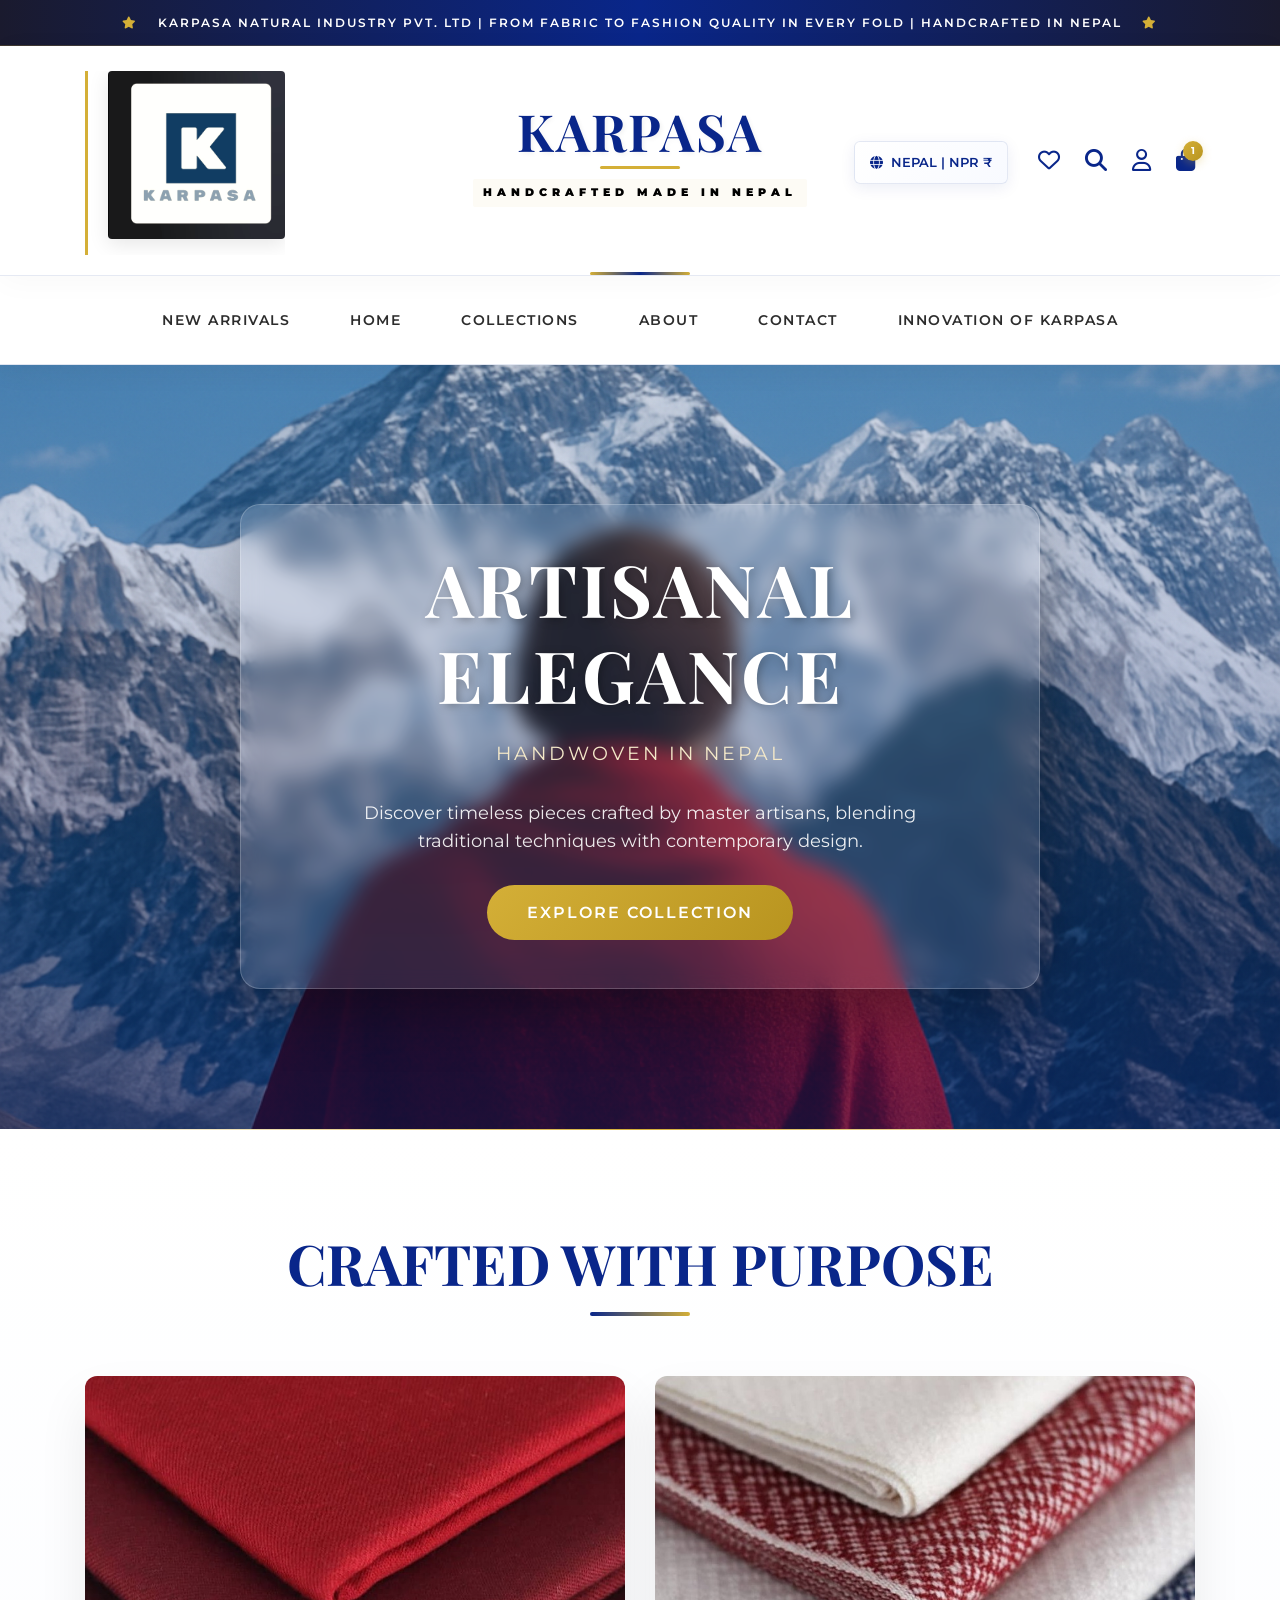
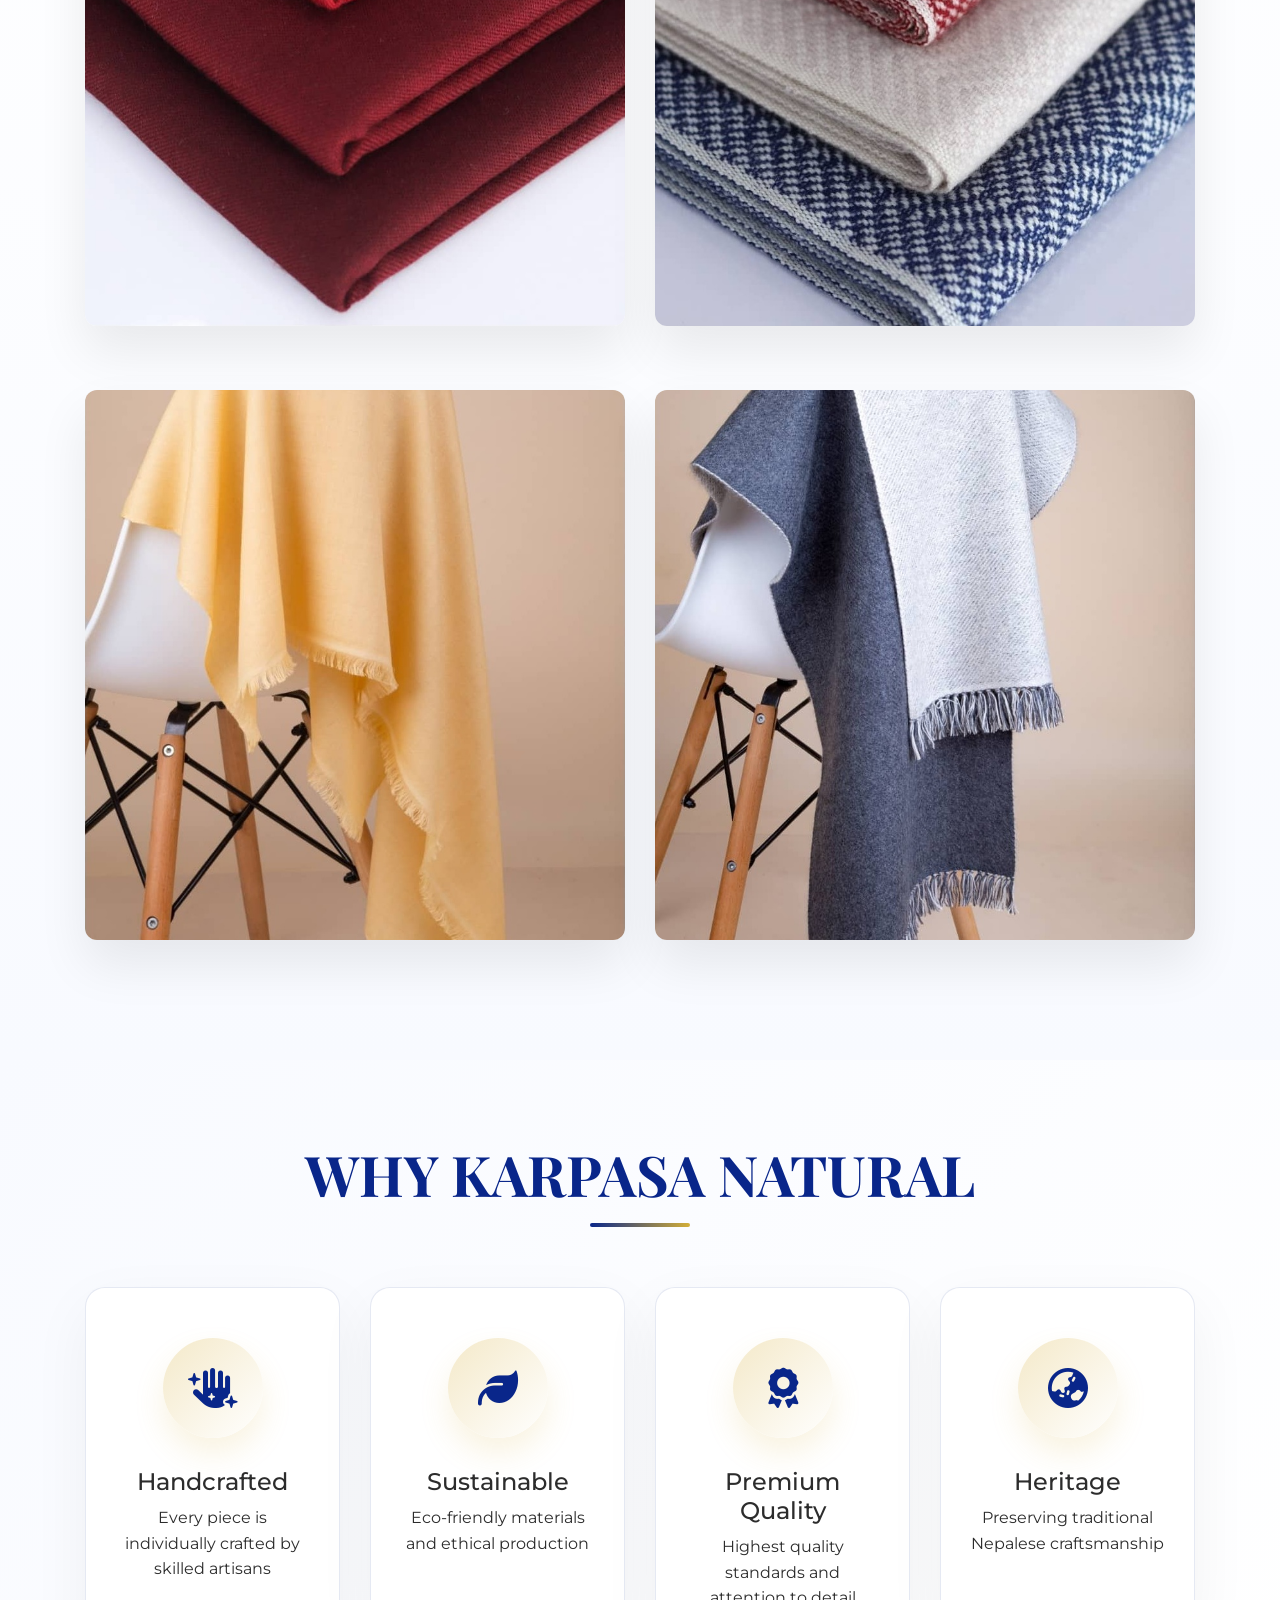
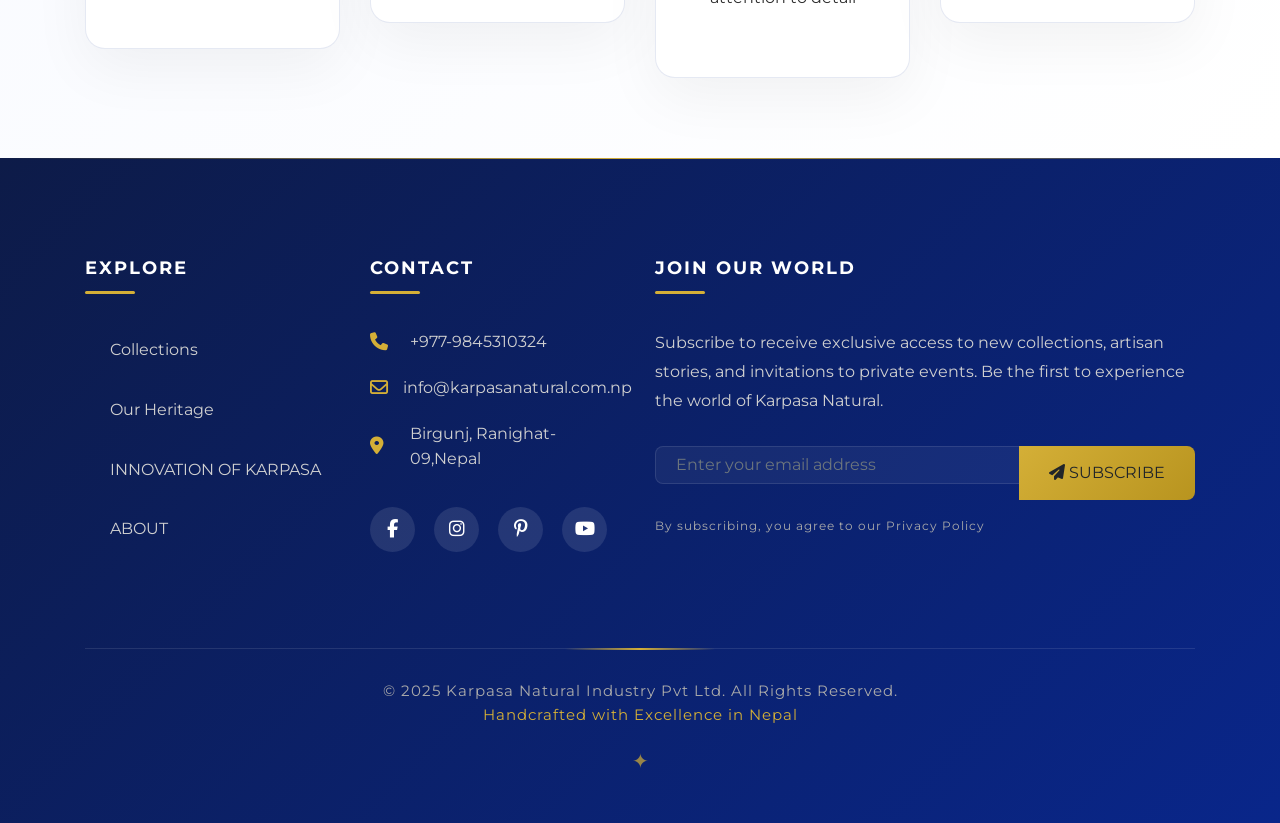
==== commit 755de0d0: "Add files via upload" ====
--- a/index.html
+++ b/index.html
@@ -1034,7 +1034,7 @@
             <div class="collapse navbar-collapse justify-content-center" id="navMenu">
                             <ul class="navbar-nav">
                     <li class="nav-item"><a class="nav-link" href="/NewArrivals/">NEW ARRIVALS</a></li>                    
-                    <li class="nav-item"><a class="nav-link" href="/index.html/">HOME</a></li>
+                    <li class="nav-item"><a class="nav-link" href="/">HOME</a></li>
                     <li class="nav-item"><a class="nav-link" href="/Service/">COLLECTIONS</a></li>                   
                    <li class="nav-item"><a class="nav-link" href="/AboutUs/">ABOUT</a></li>
                     <li class="nav-item"><a class="nav-link" href="/ContactUS/">CONTACT</a></li>
@@ -1161,11 +1161,11 @@
                 <div class="col-lg-3 col-md-6 footer-column fade-in stagger-delay-1">
                     <h5 class="footer-title">EXPLORE</h5>
                     <ul class="footer-links">
-                        <li><a href="Service/index.html">Collections</a></li>
-                        <li><a href="AboutUs/index.html">Our Heritage</a></li>
+                        <li><a href="/Service/">Collections</a></li>
+                        <li><a href="/AboutUs/">Our Heritage</a></li>
                          
-                        <li><a href="InnovationofKarpasa/index.html">INNOVATION OF KARPASA</a></li>
-                        <li><a href="AboutUs/index.html">ABOUT</a></li>
+                        <li><a href="/InnovationofKarpasa/">INNOVATION OF KARPASA</a></li>
+                        <li><a href="/AboutUs/">ABOUT</a></li>
                          
                     </ul>
                 </div>
@@ -1177,7 +1177,7 @@
                         <p><i class="fa-solid fa-phone"></i> +977-9845310324</p>
                         <p><i class="fa-regular fa-envelope"></i> info@karpasanatural.com.np</p>
                         <p><i class="fa-solid fa-location-dot"></i> Birgunj, Ranighat-09,Nepal</p>
-                        <p><i class="fa-solid fa-clock"></i> Mon-Sat: 10AM-6PM</p>
+                        
                     </div>
                     
                     <div class="footer-social">
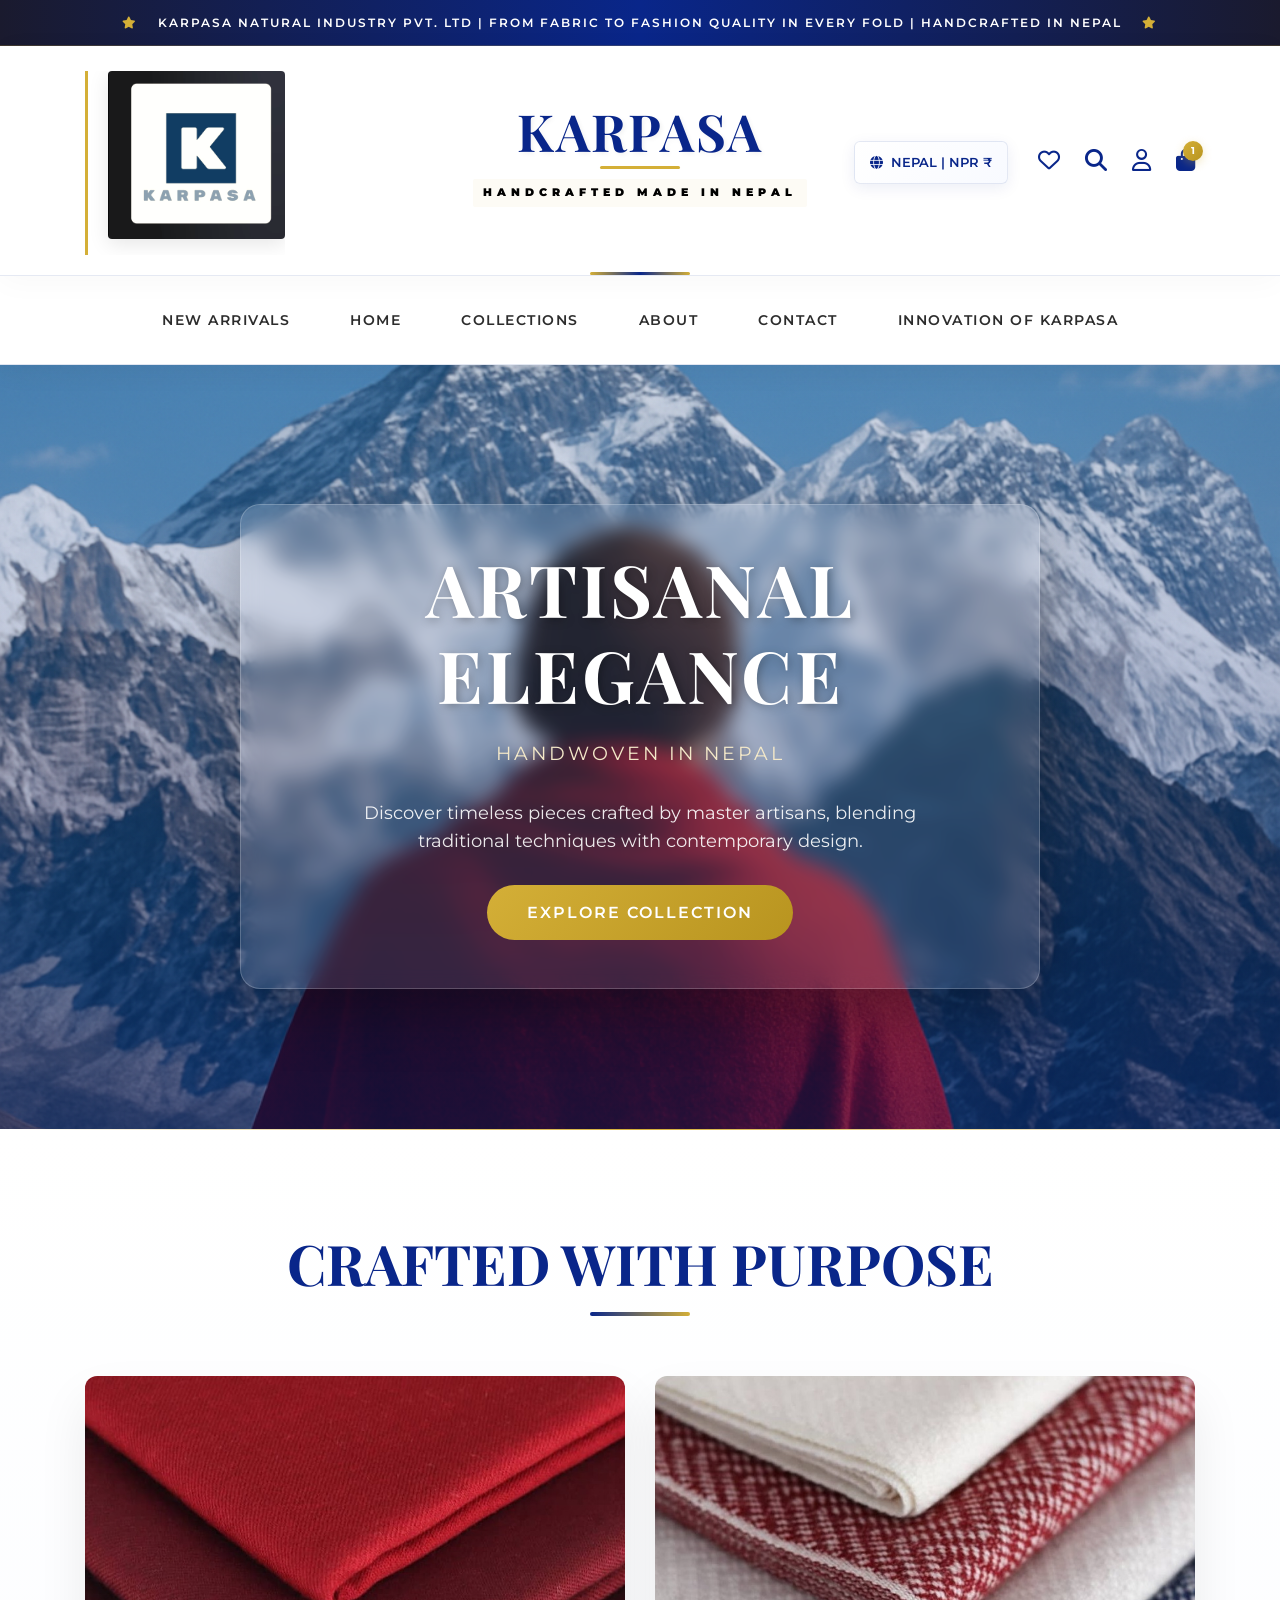
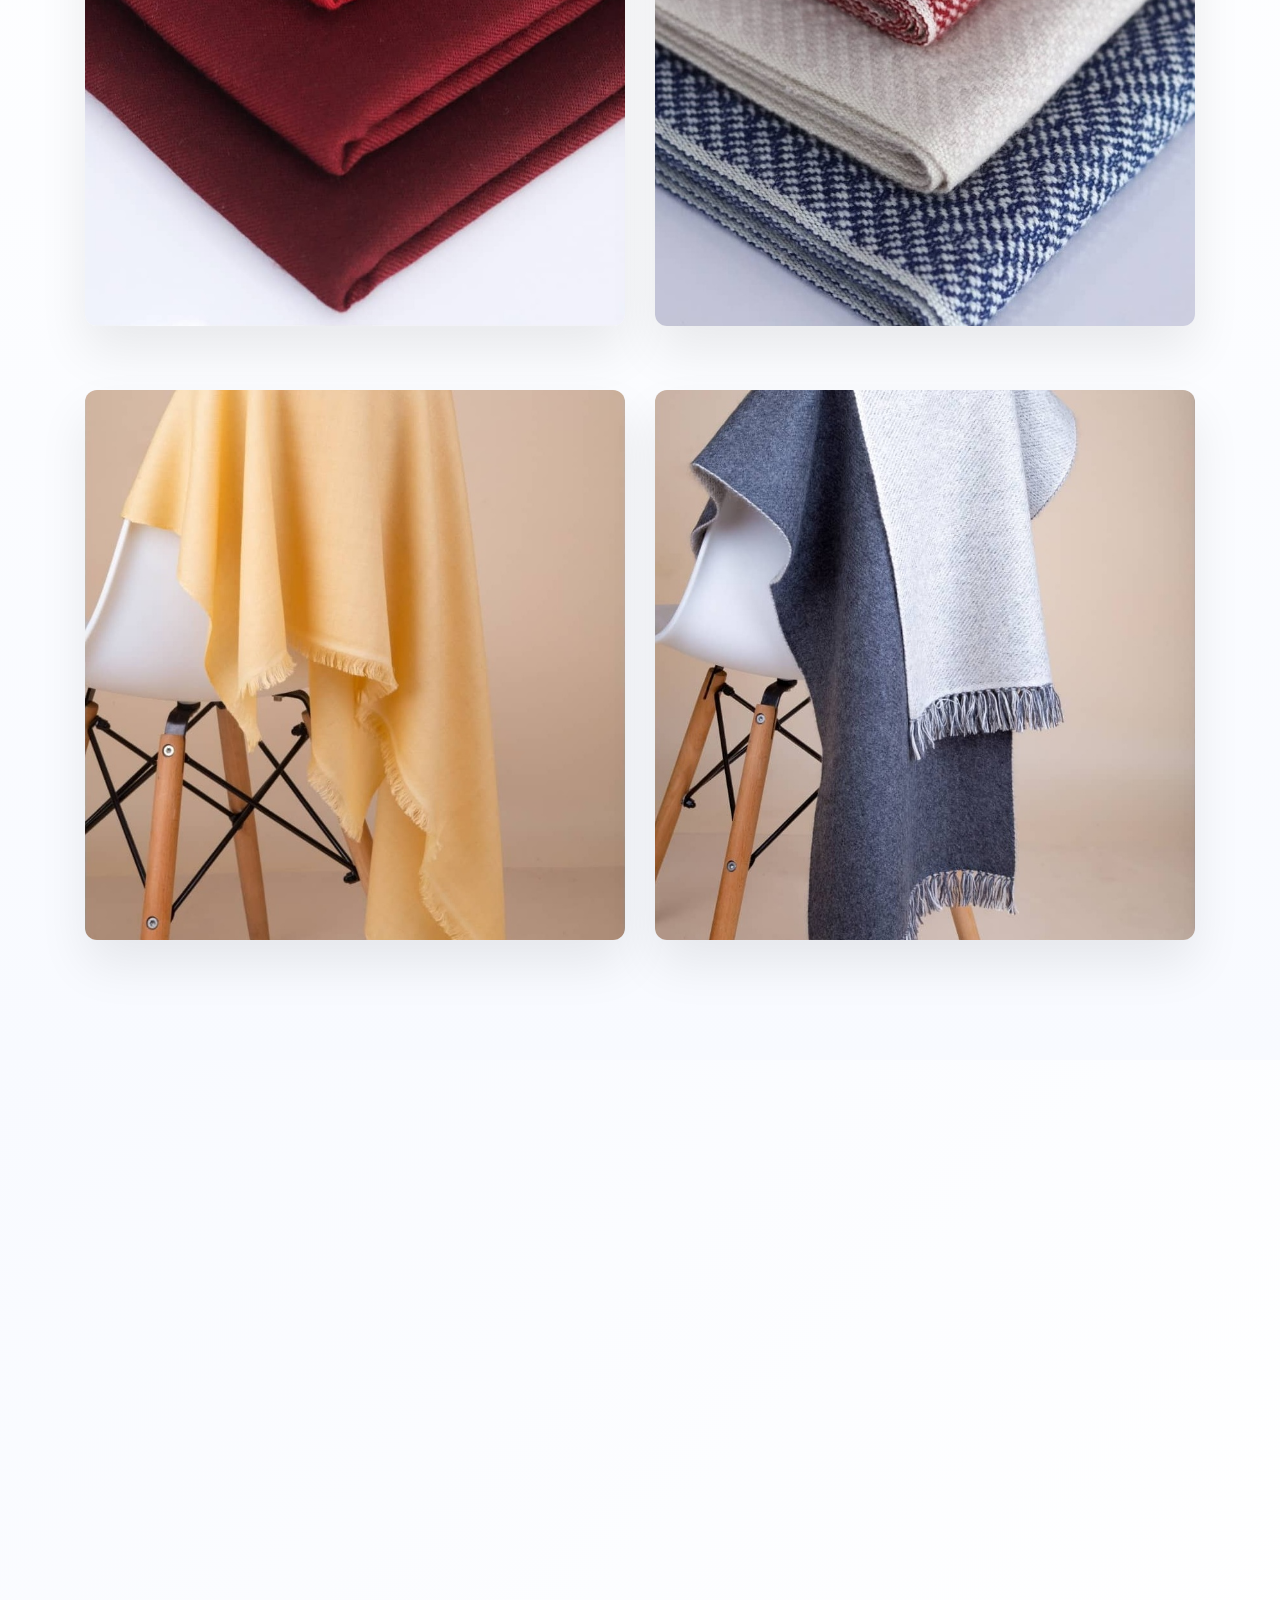
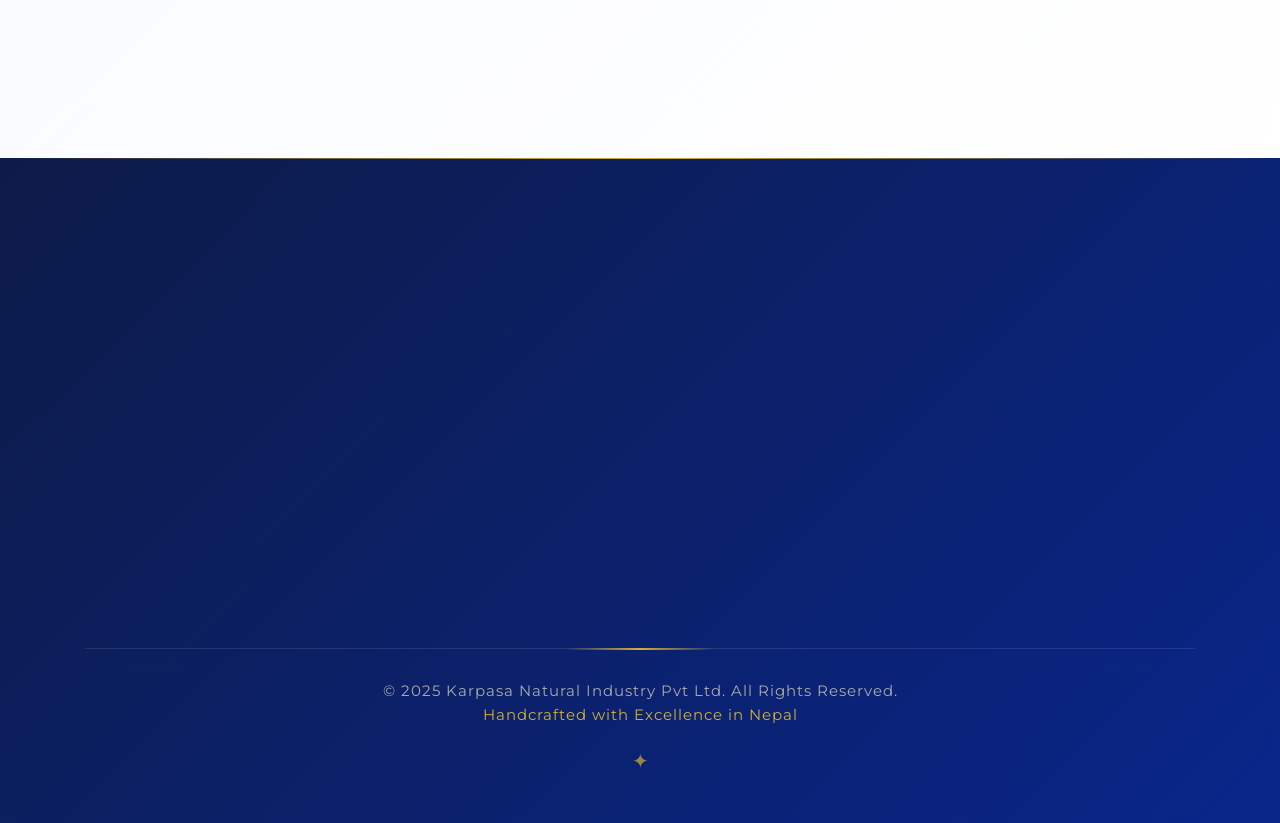
==== commit bfb932ff: "Add files via upload" ====
--- a/index.html
+++ b/index.html
@@ -820,13 +820,18 @@
         }
 
         .newsletter-input {
-            background: rgba(255, 255, 255, 0.05);
-            border: 1px solid rgba(255, 255, 255, 0.1);
-            color: white;
-            border-radius: 8px 0 0 8px;
-            padding: 15px 20px;
-            transition: all 0.3s ease;
-        }
+    background: rgba(255, 255, 255, 0.05);
+    border: 1px solid rgba(255, 255, 255, 0.1);
+    color: white !important; /* Forces text to be white */
+    border-radius: 8px 0 0 8px;
+    padding: 15px 20px;
+    transition: all 0.3s ease;
+}
+
+/* Also ensure the placeholder is legible */
+.newsletter-input::placeholder {
+    color: rgba(255, 255, 255, 0.6);
+}
 
         .newsletter-input:focus {
             background: rgba(255, 255, 255, 0.1);
@@ -1034,7 +1039,7 @@
             <div class="collapse navbar-collapse justify-content-center" id="navMenu">
                             <ul class="navbar-nav">
                     <li class="nav-item"><a class="nav-link" href="/NewArrivals/">NEW ARRIVALS</a></li>                    
-                    <li class="nav-item"><a class="nav-link" href="/">HOME</a></li>
+                    <li class="nav-item"><a class="nav-link" href="/index.html">HOME</a></li>
                     <li class="nav-item"><a class="nav-link" href="/Service/">COLLECTIONS</a></li>                   
                    <li class="nav-item"><a class="nav-link" href="/AboutUs/">ABOUT</a></li>
                     <li class="nav-item"><a class="nav-link" href="/ContactUS/">CONTACT</a></li>
@@ -1194,17 +1199,16 @@
                     <p style="color: #d0d0d0; font-size: 16px; line-height: 1.8; margin-bottom: 30px;">
                         Subscribe to receive exclusive access to new collections, artisan stories, and invitations to private events. Be the first to experience the world of Karpasa Natural.
                     </p>
-                    <div class="input-group mt-4">
-                        <input type="email" class="form-control newsletter-input" placeholder="Enter your email address">
-                        <div class="input-group-append">
-                            <button class="btn newsletter-btn" type="button">
-                                <i class="fa-solid fa-paper-plane"></i> SUBSCRIBE
-                            </button>
-                        </div>
-                    </div>
-                    <p class="mt-3" style="color: #aaa; font-size: 12px; letter-spacing: 1px;">
-                        By subscribing, you agree to our Privacy Policy
-                    </p>
+                    <form id="newsletterForm">
+    <div class="input-group mt-4">
+        <input type="email" name="email" class="form-control newsletter-input" placeholder="Enter your email address" required>
+        <div class="input-group-append">
+            <button class="btn newsletter-btn" type="submit" id="newsletterSubmitBtn">
+                <i class="fa-solid fa-paper-plane"></i> SUBSCRIBE
+            </button>
+        </div>
+    </div>
+</form>
                 </div>
             </div>
 
@@ -1287,22 +1291,7 @@
                 $('.cart-badge').toggleClass('animate__animated animate__pulse');
             }, 3000);
 
-            // Newsletter form submission
-            $('.newsletter-btn').click(function(e) {
-                e.preventDefault();
-                const email = $('.newsletter-input').val();
-                if (email && email.includes('@')) {
-                    $(this).html('<i class="fa-solid fa-check"></i> SUBSCRIBED');
-                    $(this).css('background', 'linear-gradient(135deg, #4CAF50, #2E7D32)');
-                    $('.newsletter-input').val('Thank you for subscribing');
-                    setTimeout(() => {
-                        $(this).html('<i class="fa-solid fa-paper-plane"></i> SUBSCRIBE');
-                        $(this).css('background', 'linear-gradient(135deg, var(--gold), #b8941f)');
-                        $('.newsletter-input').val('');
-                    }, 3000);
-                }
-            });
-
+           
             // Hover effects for gallery items
             $('.gallery-item').hover(
                 function() {
@@ -1320,5 +1309,39 @@
             return c / 2 * ((t -= 2) * t * t + 2) + b;
         };
     </script>
+     <script>        
+   $(document).ready(function() {
+    const scriptURL = 'https://script.google.com/macros/s/AKfycbwRgoGTqDstm9nnbJ1-39yPazypbWdi3OYXFKizwhJylhnkKoB4XlLF-Bm8q7aa-_Dp/exec'; // Use your same /exec URL
+    const newsletterForm = document.getElementById('newsletterForm');
+    const newsBtn = $('#newsletterSubmitBtn');
+
+    $('#newsletterForm').submit(function(e) {
+        e.preventDefault();
+        
+        newsBtn.html('<i class="fa-solid fa-spinner fa-spin"></i>').prop('disabled', true);
+
+        fetch(scriptURL, { 
+            method: 'POST', 
+            body: new FormData(newsletterForm),
+            mode: 'no-cors' // Critical for GitHub Pages
+        })
+        .then(() => {
+            newsBtn.html('<i class="fa-solid fa-check"></i> SAVED');
+            newsBtn.css('background', '#28a745');
+            newsletterForm.reset();
+            
+            setTimeout(() => {
+                newsBtn.html('<i class="fa-solid fa-paper-plane"></i> SUBSCRIBE')
+                       .css('background', '')
+                       .prop('disabled', false);
+            }, 3000);
+        })
+        .catch(error => {
+            console.error('Error!', error.message);
+            newsBtn.html('TRY AGAIN').prop('disabled', false);
+        });
+    });
+}); 
+    </script>
 </body>
 </html>
